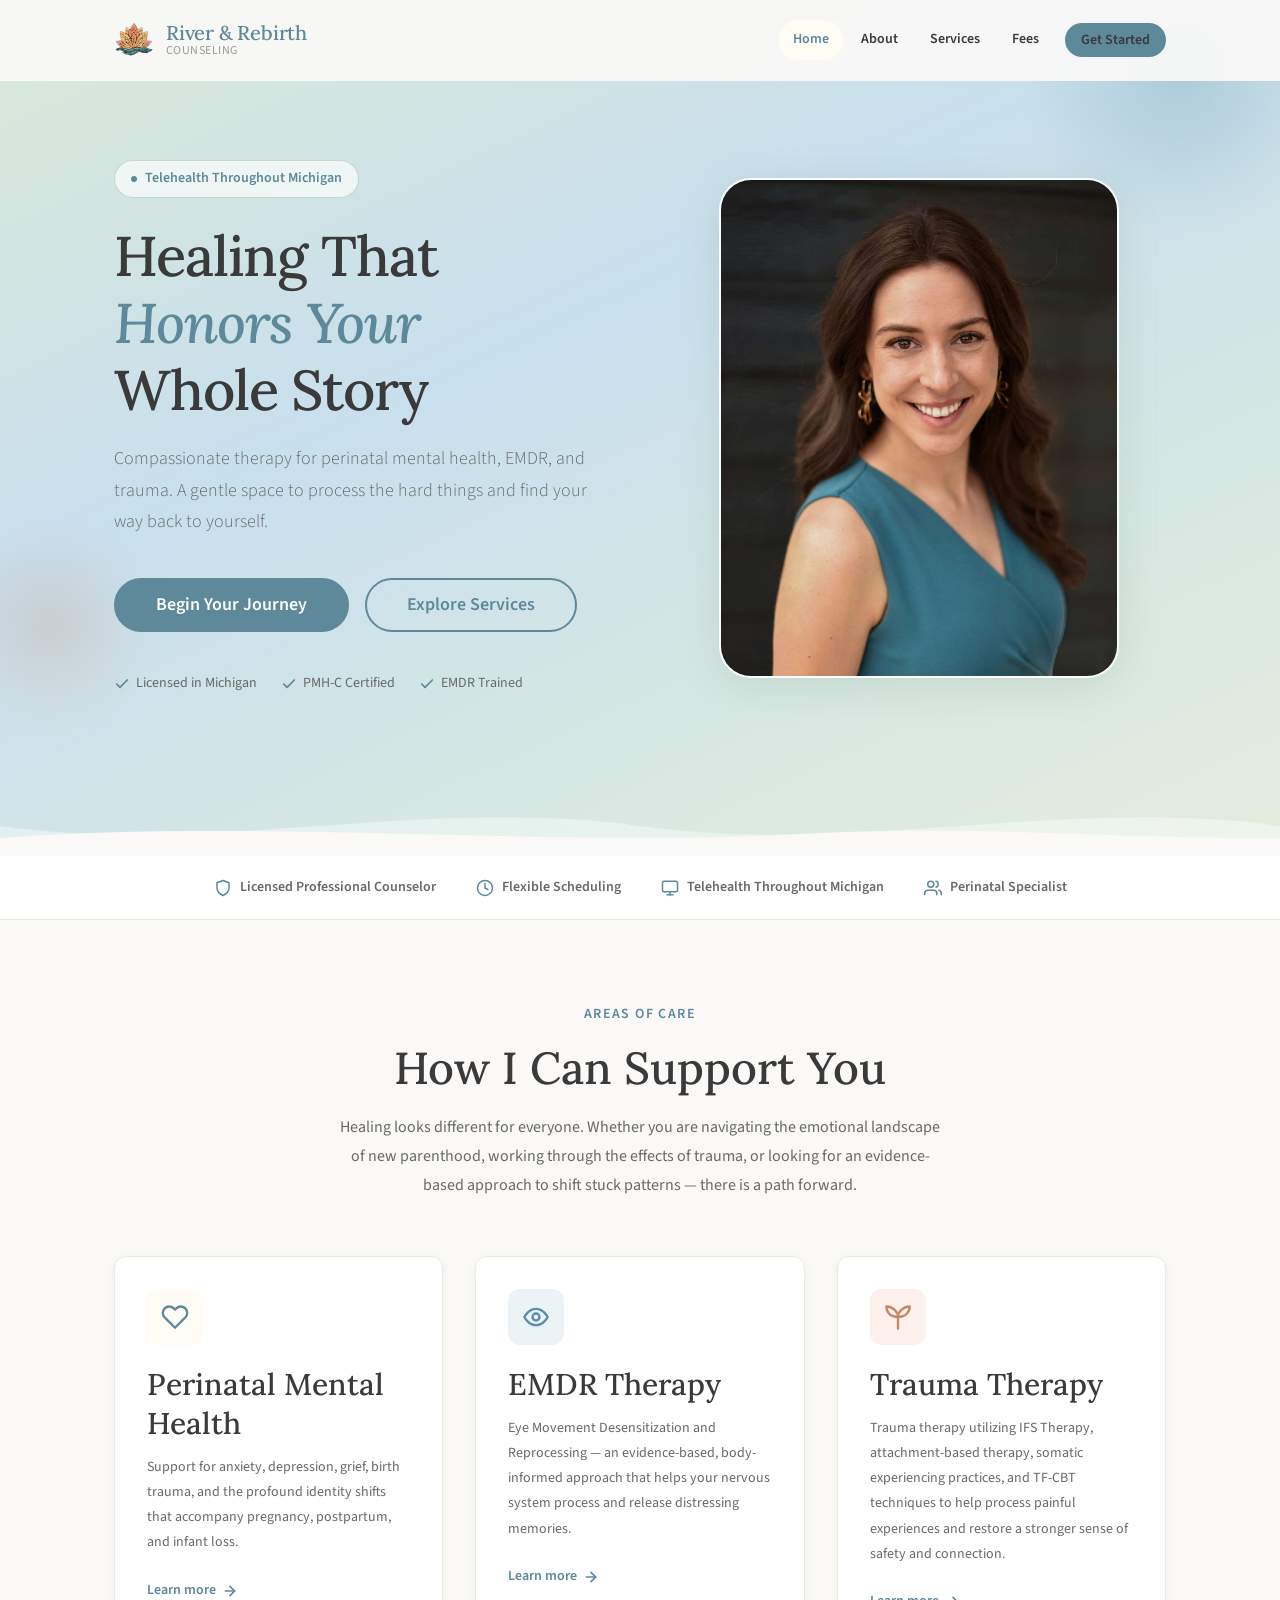
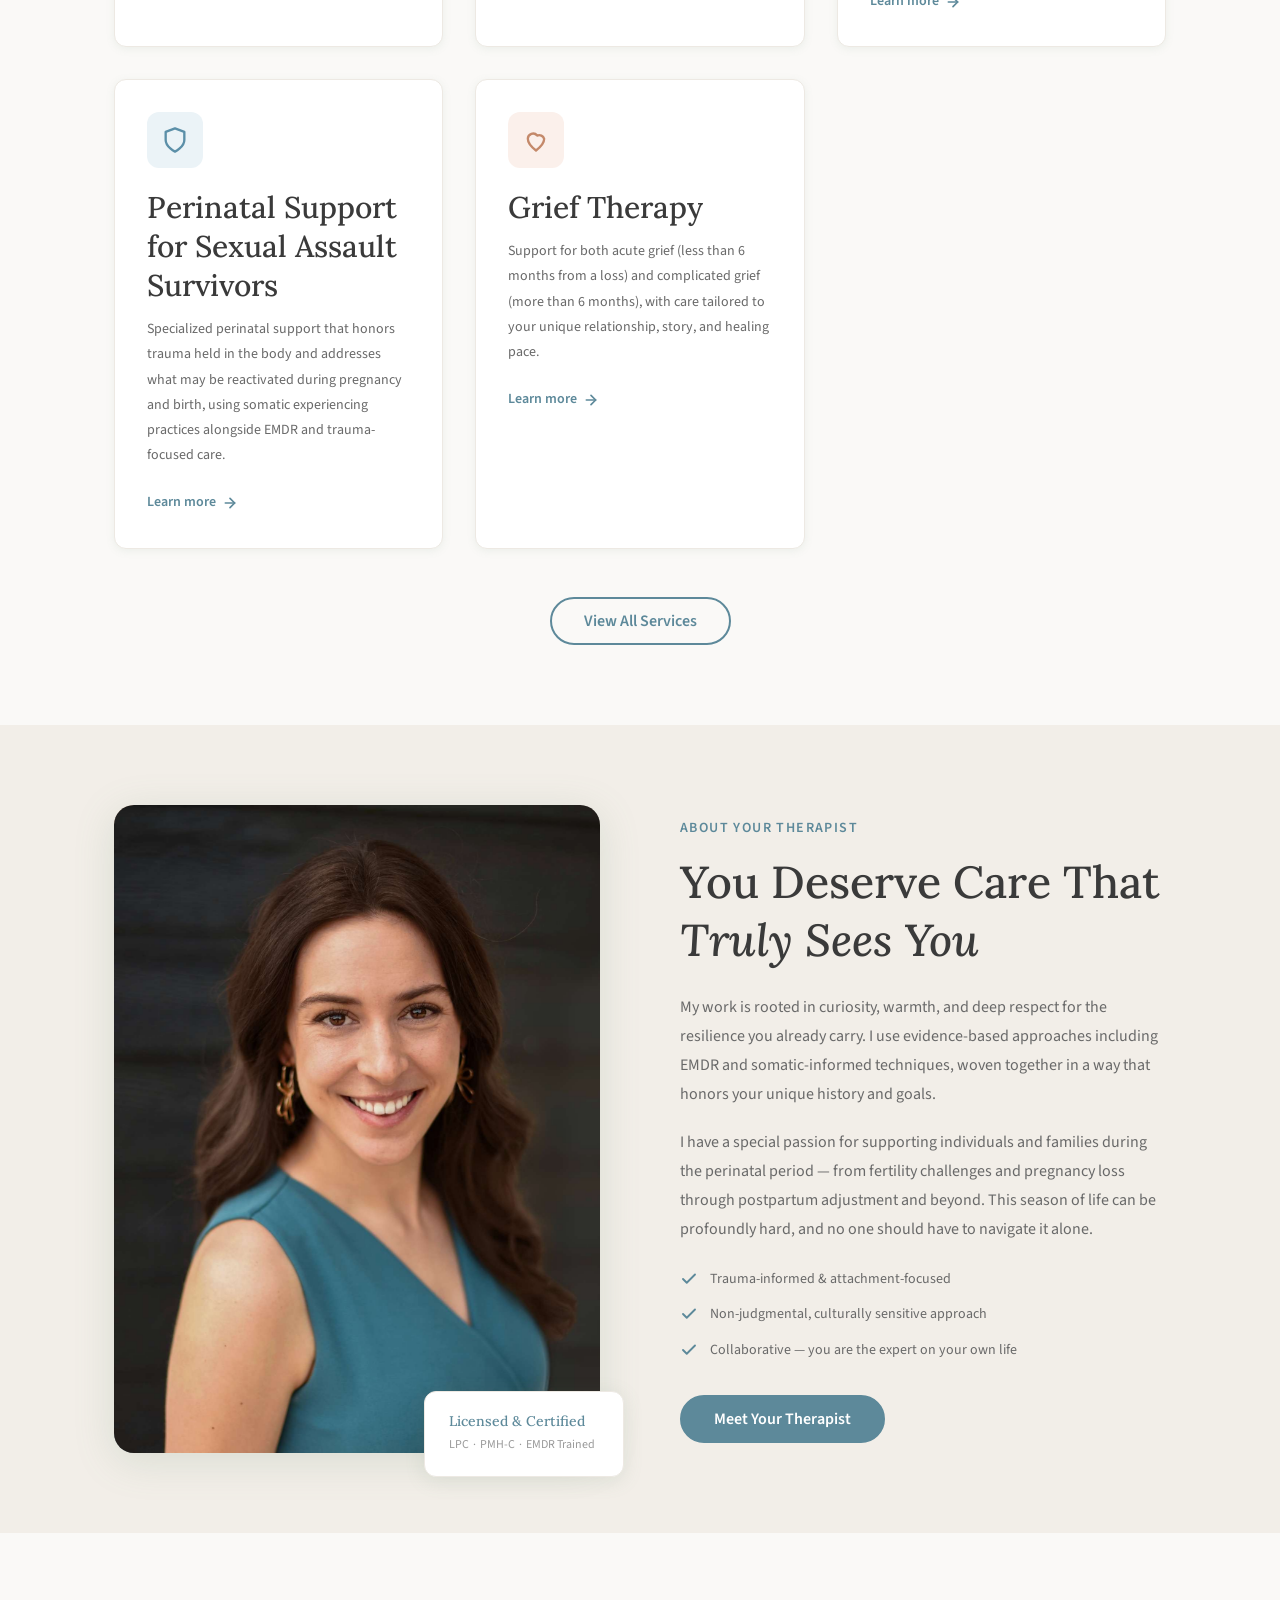
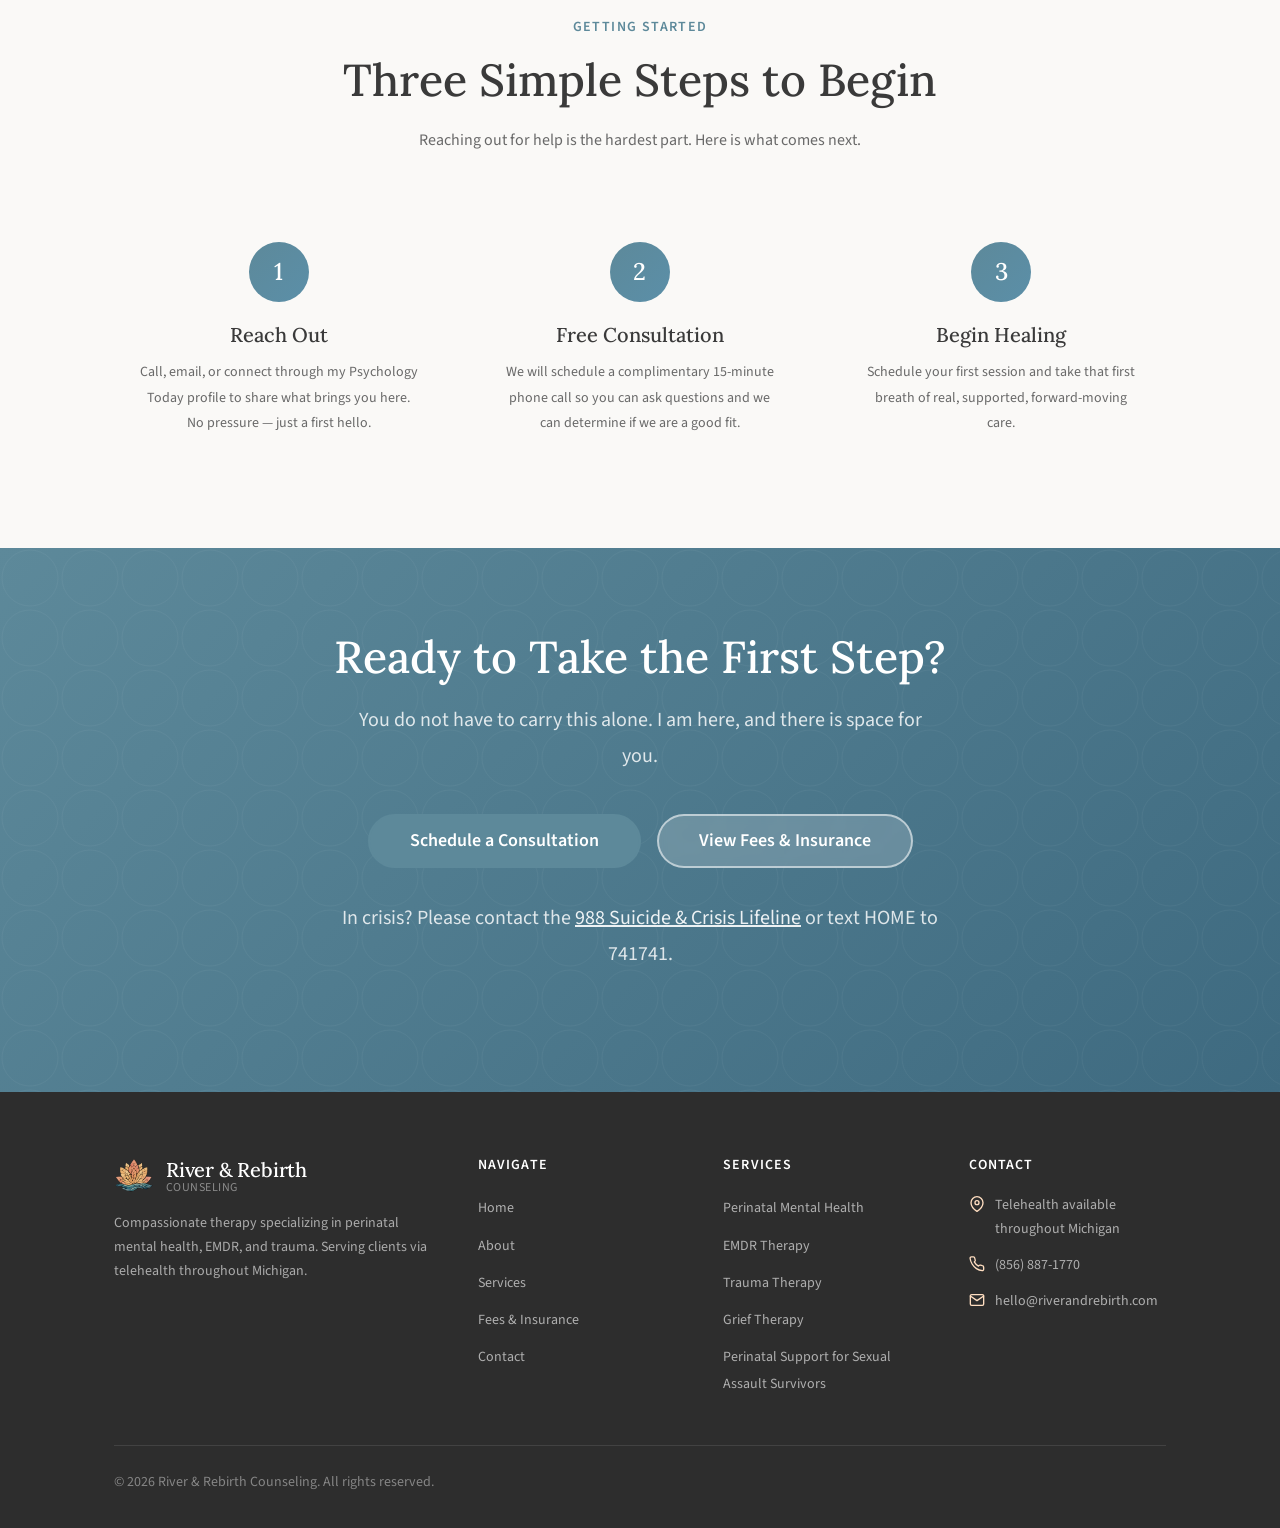
==== index.html @ 1a4ad96e "text updates" ====
<!DOCTYPE html>
<html lang="en">
<head>
  <meta charset="UTF-8">
  <meta name="viewport" content="width=device-width, initial-scale=1.0">
  <title>River &amp; Rebirth Counseling | Perinatal, EMDR &amp; Trauma Therapy in Fenton, MI</title>
  <meta name="description" content="River &amp; Rebirth Counseling offers compassionate telehealth counseling throughout Michigan">
  <meta name="theme-color" content="#6B8F71">

  <!-- Open Graph -->
  <meta property="og:title" content="River &amp; Rebirth Counseling">
  <meta property="og:description" content="Compassionate telehealth counseling throughout Michigan">
  <meta property="og:type" content="website">

  <!-- Favicon -->
  <link rel="icon" href="assets/images/logo.png" type="image/png">

  <!-- Fonts -->
  <link rel="preconnect" href="https://fonts.googleapis.com">
  <link rel="preconnect" href="https://fonts.gstatic.com" crossorigin>
  <link href="https://fonts.googleapis.com/css2?family=Lora:ital,wght@0,400;0,500;0,600;1,400;1,500&family=Source+Sans+Pro:wght@300;400;600;700&display=swap" rel="stylesheet">

  <!-- Styles -->
  <link rel="stylesheet" href="assets/css/styles.css">
</head>
<body>
  <a href="#main" class="skip-link">Skip to main content</a>

  <!-- ═══ HEADER ═══ -->
  <header class="site-header" role="banner">
    <div class="container">
      <a href="index.html" class="site-logo" aria-label="River &amp; Rebirth Counseling — Home">
        <img class="site-logo__icon" src="assets/images/logo.png" alt="" aria-hidden="true">
        <span class="site-logo__text">
          <span class="site-logo__name">River &amp; Rebirth</span>
          <span class="site-logo__tagline">Counseling</span>
        </span>
      </a>

      <nav class="site-nav" id="main-nav" role="navigation" aria-label="Main navigation">
        <a href="index.html">Home</a>
        <a href="about.html">About</a>
        <div class="nav-dropdown">
          <a href="services.html" class="nav-dropdown__toggle" aria-haspopup="true">Services</a>
          <div class="nav-dropdown__menu" role="menu" aria-label="Service pages">
            <a href="perinatal-mental-health.html" role="menuitem">Perinatal Mental Health</a>
            <a href="emdr-therapy.html" role="menuitem">EMDR Therapy</a>
            <a href="trauma-therapy.html" role="menuitem">Trauma Therapy</a>
            <a href="perinatal-support-sexual-assault-survivors.html" role="menuitem">Perinatal Support for Sexual Assault Survivors</a>
            <a href="grief-therapy.html" role="menuitem">Grief Therapy</a>
          </div>
        </div>
        <a href="fees-insurance.html">Fees</a>
        <a href="contact.html" class="btn btn--primary btn--sm">Get Started</a>
      </nav>

      <button class="nav-toggle" aria-expanded="false" aria-controls="main-nav" aria-label="Toggle navigation">
        <span></span><span></span><span></span>
      </button>
    </div>
  </header>

  <!-- ═══ MAIN ═══ -->
  <main id="main">

    <!-- Hero -->
    <section class="hero" aria-label="Welcome">
      <div class="hero__decoration hero__decoration--1" aria-hidden="true"></div>
      <div class="hero__decoration hero__decoration--2" aria-hidden="true"></div>

      <div class="container hero__content">
        <div class="hero__text">
          <div class="hero__badge">
            <span class="hero__badge-dot" aria-hidden="true"></span>
            Telehealth Throughout Michigan
          </div>

          <h1>Healing That<br><em>Honors Your</em><br>Whole Story</h1>

          <p class="hero__subtitle">
            Compassionate therapy for perinatal mental health, EMDR, and trauma.
            A gentle space to process the hard things and find your way back to yourself.
          </p>

          <div class="hero__cta">
            <a href="contact.html" class="btn btn--primary btn--lg">Begin Your Journey</a>
            <a href="services.html" class="btn btn--secondary btn--lg">Explore Services</a>
          </div>

          <div class="hero__trust">
            <span class="hero__trust-item">
              <!-- checkmark -->
              <svg viewBox="0 0 24 24" fill="none" stroke="currentColor" stroke-width="2.5" stroke-linecap="round" stroke-linejoin="round" aria-hidden="true"><polyline points="20 6 9 17 4 12"/></svg>
              Licensed in Michigan
            </span>
            <span class="hero__trust-item">
              <svg viewBox="0 0 24 24" fill="none" stroke="currentColor" stroke-width="2.5" stroke-linecap="round" stroke-linejoin="round" aria-hidden="true"><polyline points="20 6 9 17 4 12"/></svg>
              PMH-C Certified
            </span>
            <span class="hero__trust-item">
              <svg viewBox="0 0 24 24" fill="none" stroke="currentColor" stroke-width="2.5" stroke-linecap="round" stroke-linejoin="round" aria-hidden="true"><polyline points="20 6 9 17 4 12"/></svg>
              EMDR Trained
            </span>
          </div>
        </div>

        <div class="hero__visual" aria-hidden="true">
          <div class="hero__photo-frame">
            <img src="assets/images/headshot.jpg" alt="Therapist headshot for River &amp; Rebirth Counseling">
          </div>
        </div>
      </div>

      <div class="hero__waves" aria-hidden="true">
        <svg viewBox="0 0 1440 80" preserveAspectRatio="none" xmlns="http://www.w3.org/2000/svg">
          <path d="M0,50 C240,80 480,20 720,50 C960,80 1200,20 1440,50 L1440,80 L0,80 Z" fill="rgba(255,255,255,0.4)"/>
          <path d="M0,62 C300,42 600,72 900,58 C1100,48 1280,64 1440,62 L1440,80 L0,80 Z" fill="#FAF9F7"/>
        </svg>
      </div>
    </section>

    <!-- Trust bar -->
    <div class="trust-bar" role="complementary" aria-label="Credentials">
      <div class="container">
        <div class="trust-item">
          <!-- shield icon -->
          <svg viewBox="0 0 24 24" fill="none" stroke="currentColor" stroke-width="2" stroke-linecap="round" stroke-linejoin="round" aria-hidden="true"><path d="M12 22s8-4 8-10V5l-8-3-8 3v7c0 6 8 10 8 10z"/></svg>
          Licensed Professional Counselor
        </div>
        <div class="trust-item">
          <svg viewBox="0 0 24 24" fill="none" stroke="currentColor" stroke-width="2" stroke-linecap="round" stroke-linejoin="round" aria-hidden="true"><circle cx="12" cy="12" r="10"/><polyline points="12 6 12 12 16 14"/></svg>
          Flexible Scheduling
        </div>
        <div class="trust-item">
          <svg viewBox="0 0 24 24" fill="none" stroke="currentColor" stroke-width="2" stroke-linecap="round" stroke-linejoin="round" aria-hidden="true"><rect x="2" y="3" width="20" height="14" rx="2"/><line x1="8" y1="21" x2="16" y2="21"/><line x1="12" y1="17" x2="12" y2="21"/></svg>
          Telehealth Throughout Michigan
        </div>
        <div class="trust-item">
          <svg viewBox="0 0 24 24" fill="none" stroke="currentColor" stroke-width="2" stroke-linecap="round" stroke-linejoin="round" aria-hidden="true"><path d="M17 21v-2a4 4 0 0 0-4-4H5a4 4 0 0 0-4 4v2"/><circle cx="9" cy="7" r="4"/><path d="M23 21v-2a4 4 0 0 0-3-3.87"/><path d="M16 3.13a4 4 0 0 1 0 7.75"/></svg>
          Perinatal Specialist
        </div>
      </div>
    </div>

    <!-- Services Overview -->
    <section class="section" aria-labelledby="services-heading">
      <div class="container">
        <div class="section-header">
          <span class="section-tag">Areas of Care</span>
          <h2 id="services-heading">How I Can Support You</h2>
          <p>
            Healing looks different for everyone. Whether you are navigating the emotional landscape
            of new parenthood, working through the effects of trauma, or looking for an evidence-based
            approach to shift stuck patterns — there is a path forward.
          </p>
        </div>

        <div class="grid grid--3">
          <!-- Perinatal -->
          <article class="card">
            <div class="card__icon">
              <!-- heart icon -->
              <svg viewBox="0 0 24 24" fill="none" stroke="currentColor" stroke-width="2" stroke-linecap="round" stroke-linejoin="round" aria-hidden="true"><path d="M20.84 4.61a5.5 5.5 0 0 0-7.78 0L12 5.67l-1.06-1.06a5.5 5.5 0 0 0-7.78 7.78l1.06 1.06L12 21.23l7.78-7.78 1.06-1.06a5.5 5.5 0 0 0 0-7.78z"/></svg>
            </div>
            <h3>Perinatal Mental Health</h3>
            <p>
              Support for anxiety, depression, grief, birth trauma, and the profound
              identity shifts that accompany pregnancy, postpartum, and infant loss.
            </p>
            <a href="perinatal-mental-health.html" class="card-link">
              Learn more
              <svg viewBox="0 0 24 24" fill="none" stroke="currentColor" stroke-width="2.5" stroke-linecap="round" stroke-linejoin="round" aria-hidden="true"><line x1="5" y1="12" x2="19" y2="12"/><polyline points="12 5 19 12 12 19"/></svg>
            </a>
          </article>

          <!-- EMDR -->
          <article class="card">
            <div class="card__icon card__icon--secondary">
              <!-- brain / eye icon -->
              <svg viewBox="0 0 24 24" fill="none" stroke="currentColor" stroke-width="2" stroke-linecap="round" stroke-linejoin="round" aria-hidden="true"><circle cx="12" cy="12" r="3"/><path d="M2 12s3.6-7 10-7 10 7 10 7-3.6 7-10 7-10-7-10-7z"/></svg>
            </div>
            <h3>EMDR Therapy</h3>
            <p>
              Eye Movement Desensitization and Reprocessing — an evidence-based, body-informed
              approach that helps your nervous system process and release distressing memories.
            </p>
            <a href="emdr-therapy.html" class="card-link">
              Learn more
              <svg viewBox="0 0 24 24" fill="none" stroke="currentColor" stroke-width="2.5" stroke-linecap="round" stroke-linejoin="round" aria-hidden="true"><line x1="5" y1="12" x2="19" y2="12"/><polyline points="12 5 19 12 12 19"/></svg>
            </a>
          </article>

          <!-- Trauma -->
          <article class="card">
            <div class="card__icon card__icon--accent">
              <!-- seedling / leaf icon -->
              <svg viewBox="0 0 24 24" fill="none" stroke="currentColor" stroke-width="2" stroke-linecap="round" stroke-linejoin="round" aria-hidden="true"><path d="M12 22V12"/><path d="M12 12C12 7 7 3 2 3c0 5 3.5 9 10 9z"/><path d="M12 12c0-5 5-9 10-9 0 5-3.5 9-10 9z"/></svg>
            </div>
            <h3>Trauma Therapy</h3>
            <p>
              Trauma therapy utilizing IFS Therapy, attachment-based therapy, somatic experiencing
              practices, and TF-CBT techniques to help process painful experiences and restore a
              stronger sense of safety and connection.
            </p>
            <a href="trauma-therapy.html" class="card-link">
              Learn more
              <svg viewBox="0 0 24 24" fill="none" stroke="currentColor" stroke-width="2.5" stroke-linecap="round" stroke-linejoin="round" aria-hidden="true"><line x1="5" y1="12" x2="19" y2="12"/><polyline points="12 5 19 12 12 19"/></svg>
            </a>
          </article>

          <!-- Perinatal Support for Sexual Assault Survivors -->
          <article class="card">
            <div class="card__icon card__icon--secondary">
              <svg viewBox="0 0 24 24" fill="none" stroke="currentColor" stroke-width="2" stroke-linecap="round" stroke-linejoin="round" aria-hidden="true"><path d="M12 22s8-4 8-10V5l-8-3-8 3v7c0 6 8 10 8 10z"/></svg>
            </div>
            <h3>Perinatal Support for Sexual Assault Survivors</h3>
            <p>
              Specialized perinatal support that honors trauma held in the body and addresses what may be
              reactivated during pregnancy and birth, using somatic experiencing practices alongside EMDR
              and trauma-focused care.
            </p>
            <a href="perinatal-support-sexual-assault-survivors.html" class="card-link">
              Learn more
              <svg viewBox="0 0 24 24" fill="none" stroke="currentColor" stroke-width="2.5" stroke-linecap="round" stroke-linejoin="round" aria-hidden="true"><line x1="5" y1="12" x2="19" y2="12"/><polyline points="12 5 19 12 12 19"/></svg>
            </a>
          </article>

          <!-- Grief Therapy -->
          <article class="card">
            <div class="card__icon card__icon--accent">
              <svg viewBox="0 0 24 24" fill="none" stroke="currentColor" stroke-width="2" stroke-linecap="round" stroke-linejoin="round" aria-hidden="true"><path d="M12 21c-4.4-3.3-7-6.6-7-10a4.5 4.5 0 0 1 8-2.8A4.5 4.5 0 0 1 19 11c0 3.4-2.6 6.7-7 10z"/></svg>
            </div>
            <h3>Grief Therapy</h3>
            <p>
              Support for both acute grief (less than 6 months from a loss) and complicated grief
              (more than 6 months), with care tailored to your unique relationship, story, and healing pace.
            </p>
            <a href="grief-therapy.html" class="card-link">
              Learn more
              <svg viewBox="0 0 24 24" fill="none" stroke="currentColor" stroke-width="2.5" stroke-linecap="round" stroke-linejoin="round" aria-hidden="true"><line x1="5" y1="12" x2="19" y2="12"/><polyline points="12 5 19 12 12 19"/></svg>
            </a>
          </article>
        </div>

        <div class="text-center mt-6">
          <a href="services.html" class="btn btn--secondary">View All Services</a>
        </div>
      </div>
    </section>

    <!-- About Teaser -->
    <section class="section section--alt" aria-labelledby="about-heading">
      <div class="container">
        <div class="about-grid">
          <div class="about-visual">
            <div class="about-photo">
              <img src="assets/images/headshot.jpg" alt="Therapist headshot for River &amp; Rebirth Counseling">
            </div>
            <div class="about-credentials" aria-hidden="true">
              <h4>Licensed &amp; Certified</h4>
              <p>LPC &nbsp;·&nbsp; PMH-C &nbsp;·&nbsp; EMDR Trained</p>
            </div>
          </div>

          <div class="about-content">
            <span class="section-tag">About Your Therapist</span>
            <h2 id="about-heading">You Deserve Care That <em>Truly Sees You</em></h2>
            <p>
              My work is rooted in curiosity, warmth, and deep respect for the resilience you already
              carry. I use evidence-based approaches including EMDR and somatic-informed techniques,
              woven together in a way that honors your unique history and goals.
            </p>
            <p>
              I have a special passion for supporting individuals and families during the perinatal
              period — from fertility challenges and pregnancy loss through postpartum adjustment
              and beyond. This season of life can be profoundly hard, and no one should have to
              navigate it alone.
            </p>

            <ul class="about-values">
              <li class="about-value">
                <svg viewBox="0 0 24 24" fill="none" stroke="currentColor" stroke-width="2.5" stroke-linecap="round" stroke-linejoin="round" aria-hidden="true"><polyline points="20 6 9 17 4 12"/></svg>
                Trauma-informed &amp; attachment-focused
              </li>
              <li class="about-value">
                <svg viewBox="0 0 24 24" fill="none" stroke="currentColor" stroke-width="2.5" stroke-linecap="round" stroke-linejoin="round" aria-hidden="true"><polyline points="20 6 9 17 4 12"/></svg>
                Non-judgmental, culturally sensitive approach
              </li>
              <li class="about-value">
                <svg viewBox="0 0 24 24" fill="none" stroke="currentColor" stroke-width="2.5" stroke-linecap="round" stroke-linejoin="round" aria-hidden="true"><polyline points="20 6 9 17 4 12"/></svg>
                Collaborative — you are the expert on your own life
              </li>
            </ul>

            <a href="about.html" class="btn btn--primary">Meet Your Therapist</a>
          </div>
        </div>
      </div>
    </section>


    <!-- How It Works -->
    <section class="section" aria-labelledby="steps-heading">
      <div class="container">
        <div class="section-header">
          <span class="section-tag">Getting Started</span>
          <h2 id="steps-heading">Three Simple Steps to Begin</h2>
          <p>Reaching out for help is the hardest part. Here is what comes next.</p>
        </div>

        <div class="steps">
          <div class="step">
            <div class="step__number" aria-hidden="true">1</div>
            <h3>Reach Out</h3>
            <p>
              Call, email, or connect through my Psychology Today profile to share what
              brings you here. No pressure — just a first hello.
            </p>
          </div>
          <div class="step">
            <div class="step__number" aria-hidden="true">2</div>
            <h3>Free Consultation</h3>
            <p>
              We will schedule a complimentary 15-minute phone call so you can ask questions
              and we can determine if we are a good fit.
            </p>
          </div>
          <div class="step">
            <div class="step__number" aria-hidden="true">3</div>
            <h3>Begin Healing</h3>
            <p>
              Schedule your first session and take that first breath of real, supported,
              forward-moving care.
            </p>
          </div>
        </div>
      </div>
    </section>

    <!-- CTA -->
    <section class="cta-section" aria-labelledby="cta-heading">
      <div class="container">
        <h2 id="cta-heading">Ready to Take the First Step?</h2>
        <p>
          You do not have to carry this alone. I am here, and there is space for you.
        </p>
        <div class="btn-group">
          <a href="contact.html" class="btn btn--primary btn--lg">Schedule a Consultation</a>
          <a href="fees-insurance.html" class="btn btn--ghost btn--lg">View Fees &amp; Insurance</a>
        </div>
        <p class="crisis-note">
          In crisis? Please contact the
          <a href="https://988lifeline.org" target="_blank" rel="noopener noreferrer">988 Suicide &amp; Crisis Lifeline</a>
          or text HOME to 741741.
        </p>
      </div>
    </section>

  </main>

  <!-- ═══ FOOTER ═══ -->
  <footer class="site-footer" role="contentinfo">
    <div class="container">
      <div class="footer-grid">
        <div class="footer-brand">
          <a href="index.html" class="site-logo">
            <img class="site-logo__icon" src="assets/images/logo.png" alt="" aria-hidden="true">
            <span class="site-logo__text">
              <span class="site-logo__name">River &amp; Rebirth</span>
              <span class="site-logo__tagline">Counseling</span>
            </span>
          </a>
          <p>
            Compassionate therapy specializing in perinatal mental health,
            EMDR, and trauma. Serving clients via telehealth throughout Michigan.
          </p>
        </div>

        <div class="footer-col">
          <h4>Navigate</h4>
          <ul>
            <li><a href="index.html">Home</a></li>
            <li><a href="about.html">About</a></li>
            <li><a href="services.html">Services</a></li>
            <li><a href="fees-insurance.html">Fees &amp; Insurance</a></li>
            <li><a href="contact.html">Contact</a></li>
          </ul>
        </div>

        <div class="footer-col">
          <h4>Services</h4>
          <ul>
            <li><a href="perinatal-mental-health.html">Perinatal Mental Health</a></li>
            <li><a href="emdr-therapy.html">EMDR Therapy</a></li>
            <li><a href="trauma-therapy.html">Trauma Therapy</a></li>
            <li><a href="grief-therapy.html">Grief Therapy</a></li>
            <li><a href="perinatal-support-sexual-assault-survivors.html">Perinatal Support for Sexual Assault Survivors</a></li>
          </ul>
        </div>

        <div class="footer-col">
          <h4>Contact</h4>
          <div class="footer-contact-item">
            <svg viewBox="0 0 24 24" fill="none" stroke="currentColor" stroke-width="2" stroke-linecap="round" stroke-linejoin="round" aria-hidden="true"><path d="M21 10c0 7-9 13-9 13s-9-6-9-13a9 9 0 0 1 18 0z"/><circle cx="12" cy="10" r="3"/></svg>
            <span>Telehealth available throughout Michigan</span>
          </div>
          <div class="footer-contact-item">
            <svg viewBox="0 0 24 24" fill="none" stroke="currentColor" stroke-width="2" stroke-linecap="round" stroke-linejoin="round" aria-hidden="true"><path d="M22 16.92v3a2 2 0 0 1-2.18 2 19.79 19.79 0 0 1-8.63-3.07A19.5 19.5 0 0 1 4.69 12a19.79 19.79 0 0 1-3.07-8.67A2 2 0 0 1 3.6 1.27h3a2 2 0 0 1 2 1.72c.127.96.361 1.903.7 2.81a2 2 0 0 1-.45 2.11L7.91 8.8a16 16 0 0 0 6.29 6.29l.86-.86a2 2 0 0 1 2.11-.45c.907.339 1.85.573 2.81.7A2 2 0 0 1 21.73 16.92z"/></svg>
            <a href="tel:+18568871770">(856) 887-1770</a>
          </div>
          <div class="footer-contact-item">
            <svg viewBox="0 0 24 24" fill="none" stroke="currentColor" stroke-width="2" stroke-linecap="round" stroke-linejoin="round" aria-hidden="true"><path d="M4 4h16c1.1 0 2 .9 2 2v12c0 1.1-.9 2-2 2H4c-1.1 0-2-.9-2-2V6c0-1.1.9-2 2-2z"/><polyline points="22,6 12,13 2,6"/></svg>
            <a href="mailto:hello@riverandrebirth.com">hello@riverandrebirth.com</a>
          </div>
        </div>
      </div>

      <div class="footer-bottom">
        <p>&copy; <span id="year"></span> River &amp; Rebirth Counseling. All rights reserved.</p>
      </div>
    </div>
  </footer>

  <script>
    document.getElementById('year').textContent = new Date().getFullYear();
  </script>
  <script src="assets/js/script.js"></script>
</body>
</html>
---- assets/css/styles.css ----
/* ============================================
   River & Rebirth Counseling
   Main Stylesheet
   ============================================ */

/* === CUSTOM PROPERTIES === */
:root {
  /* Color palette */
  --clr-primary: #5D899A;
  --clr-primary-dark: #5D899A;
  --clr-primary-light: #FFDEC1;
  --clr-primary-bg: #FFFBF5;
  --clr-secondary: #5B8FA8;
  --clr-secondary-dark: #3E6A80;
  --clr-secondary-bg: #EBF3F7;
  --clr-accent: #C4896A;
  --clr-accent-dark: #FDB690;
  --clr-accent-bg: #FBF0EB;
  --clr-bg: #FAF9F7;
  --clr-bg-alt: #F2EEE8;
  --clr-text: #3A3A3A;
  --clr-text-light: #696969;
  --clr-text-muted: #9A9A9A;
  --clr-white: #FFFFFF;
  --clr-border: #3E6A80;
  --clr-border-light: #EDE9E3;

  /* Shadows */
  --shadow-sm: 0 2px 8px rgba(107, 143, 113, 0.10);
  --shadow-md: 0 4px 20px rgba(107, 143, 113, 0.14);
  --shadow-lg: 0 8px 40px rgba(107, 143, 113, 0.18);
  --shadow-hover: 0 12px 48px rgba(107, 143, 113, 0.22);

  /* Typography */
  --ff-heading: 'Lora', Georgia, 'Times New Roman', serif;
  --ff-body: 'Source Sans Pro', 'Segoe UI', system-ui, Helvetica, Arial, sans-serif;

  /* Font sizes */
  --fs-xs: 0.75rem;
  --fs-sm: 0.875rem;
  --fs-base: 1rem;
  --fs-md: 1.125rem;
  --fs-lg: 1.25rem;
  --fs-xl: 1.5rem;
  --fs-2xl: 1.875rem;
  --fs-3xl: 2.25rem;
  --fs-4xl: 3rem;
  --fs-5xl: 3.75rem;

  /* Font weights */
  --fw-light: 300;
  --fw-normal: 400;
  --fw-medium: 500;
  --fw-semibold: 600;
  --fw-bold: 700;

  /* Layout */
  --max-width: 1100px;
  --max-width-narrow: 760px;
  --container-padding: 1.5rem;
  --header-height: 80px;

  /* Border radius */
  --radius-sm: 6px;
  --radius: 12px;
  --radius-lg: 20px;
  --radius-xl: 32px;
  --radius-full: 9999px;

  /* Transitions */
  --transition: 0.3s ease;
  --transition-slow: 0.6s ease;
  --nav-dropdown-offset: 0.3rem;
  --nav-dropdown-hover-bridge: calc(var(--nav-dropdown-offset) + 0.55rem);
  --nav-dropdown-fade-duration: 0.25s;
  --nav-dropdown-motion-duration: 0.35s;

    /* Header */
    --header-height: 80px;
}

/* === RESET === */
*, *::before, *::after {
  box-sizing: border-box;
  margin: 0;
  padding: 0;
}

html {
  scroll-behavior: smooth;
}

body {
  font-family: var(--ff-body);
  font-size: var(--fs-base);
  color: var(--clr-text);
  background-color: var(--clr-bg);
  line-height: 1.7;
  -webkit-font-smoothing: antialiased;
  -moz-osx-font-smoothing: grayscale;
}

img {
  max-width: 100%;
  height: auto;
  display: block;
}

a {
  color: var(--clr-secondary);
  text-decoration: none;
  transition: color var(--transition);
}

a:hover {
  color: var(--clr-secondary-dark);
}

ul, ol {
  list-style: none;
}

button {
  cursor: pointer;
  font-family: inherit;
  border: none;
  background: none;
}

input, textarea, select {
  font-family: inherit;
  font-size: inherit;
}

/* === TYPOGRAPHY === */

h1, h2, h3, h4, h5, h6 {
  font-family: var(--ff-heading);
  font-weight: var(--fw-medium);
  line-height: 1.3;
  color: var(--clr-text);
}

h1 { font-size: clamp(var(--fs-3xl), 5vw, var(--fs-5xl)); }
h2 { font-size: clamp(var(--fs-2xl), 3.5vw, var(--fs-4xl)); }
h3 { font-size: clamp(var(--fs-xl), 2.5vw, var(--fs-2xl)); }
h4 { font-size: var(--fs-lg); }
h5 { font-size: var(--fs-md); }

p {
  margin-bottom: 1.25rem;
  color: var(--clr-text-light);
  line-height: 1.8;
}

p:last-child {
  margin-bottom: 0;
}

.lead {
  font-size: var(--fs-md);
  line-height: 1.75;
  color: var(--clr-text-light);
  font-weight: var(--fw-light);
}

.text-primary  { color: var(--clr-primary); }
.text-secondary { color: var(--clr-secondary); }
.text-accent   { color: var(--clr-accent); }
.text-muted    { color: var(--clr-text-muted); }

/* === LAYOUT === */

.container {
  width: 100%;
  max-width: var(--max-width);
  margin-inline: auto;
  padding-inline: var(--container-padding);
}

.container--narrow {
  max-width: var(--max-width-narrow);
}

.section {
  padding-block: 5rem;
}

.section--alt      { background-color: var(--clr-bg-alt); }
.section--primary  { background-color: var(--clr-primary-bg); }
.section--secondary{ background-color: var(--clr-secondary-bg); }

.grid { display: grid; gap: 2rem; }
.grid--2 { grid-template-columns: repeat(auto-fit, minmax(min(100%, 340px), 1fr)); }
.grid--3 { grid-template-columns: repeat(auto-fit, minmax(min(100%, 280px), 1fr)); }

.text-center { text-align: center; }

/* === SECTION HEADERS === */

.section-header {
  text-align: center;
  margin-bottom: 3.5rem;
}

.section-tag {
  display: inline-block;
  font-size: var(--fs-sm);
  font-weight: var(--fw-semibold);
  letter-spacing: 0.1em;
  text-transform: uppercase;
  color: var(--clr-primary);
  margin-bottom: 0.75rem;
}

.section-header h2 {
  margin-bottom: 1rem;
}

.section-header p {
  max-width: 600px;
  margin-inline: auto;
}

/* === BUTTONS === */

.btn {
  display: inline-flex;
  align-items: center;
  gap: 0.5rem;
  padding: 0.875rem 2rem;
  border-radius: var(--radius-full);
  font-family: var(--ff-body);
  font-size: var(--fs-base);
  font-weight: var(--fw-semibold);
  line-height: 1;
  text-decoration: none;
  cursor: pointer;
  border: 2px solid transparent;
  transition: all var(--transition);
  white-space: nowrap;
}

.btn--primary {
  background-color: var(--clr-primary);
  color: var(--clr-white);
  border-color: var(--clr-primary);
}

.btn--primary:hover {
  background-color: var(--clr-primary-dark);
  border-color: var(--clr-primary-dark);
  color: var(--clr-white);
  transform: translateY(-2px);
  box-shadow: var(--shadow-md);
}

.btn--secondary {
  background-color: transparent;
  color: var(--clr-primary);
  border-color: var(--clr-primary);
}

.btn--secondary:hover {
  background-color: var(--clr-primary);
  color: var(--clr-white);
  transform: translateY(-2px);
}

.btn--ghost {
  background-color: rgba(255, 255, 255, 0.18);
  color: var(--clr-white);
  border-color: rgba(255, 255, 255, 0.55);
  backdrop-filter: blur(4px);
}

.btn--ghost:hover {
  background-color: rgba(255, 255, 255, 0.32);
  color: var(--clr-white);
  transform: translateY(-2px);
}

.btn--lg {
  padding: 1rem 2.5rem;
  font-size: var(--fs-md);
}

.btn--sm {
  padding: 0.625rem 1.25rem;
  font-size: var(--fs-sm);
}

/* === CARDS === */

.card {
  background: var(--clr-white);
  border-radius: var(--radius);
  padding: 2rem;
  border: 1px solid var(--clr-border-light);
  box-shadow: var(--shadow-sm);
  transition: transform var(--transition), box-shadow var(--transition);
}

.card:hover {
  transform: translateY(-4px);
  box-shadow: var(--shadow-hover);
}

.card__icon {
  width: 56px;
  height: 56px;
  border-radius: var(--radius);
  display: flex;
  align-items: center;
  justify-content: center;
  margin-bottom: 1.25rem;
  background-color: var(--clr-primary-bg);
}

.card__icon svg {
  width: 28px;
  height: 28px;
  color: var(--clr-primary);
}

.card__icon--secondary  { background-color: var(--clr-secondary-bg); }
.card__icon--secondary svg { color: var(--clr-secondary); }
.card__icon--accent     { background-color: var(--clr-accent-bg); }
.card__icon--accent svg { color: var(--clr-accent); }

.card h3 { margin-bottom: 0.75rem; }

.card p {
  margin-bottom: 1.25rem;
  font-size: var(--fs-sm);
}

.card-link {
  font-size: var(--fs-sm);
  font-weight: var(--fw-semibold);
  color: var(--clr-primary);
  display: inline-flex;
  align-items: center;
  gap: 0.375rem;
  transition: gap var(--transition);
}

.card-link:hover {
  gap: 0.625rem;
  color: var(--clr-primary-dark);
}

.card-link svg {
  width: 16px;
  height: 16px;
}

/* === HEADER & NAVIGATION === */

.site-header {
  position: fixed;
  top: 0;
  left: 0;
  right: 0;
  z-index: 100;
  background-color: rgba(250, 249, 247, 0.92);
  backdrop-filter: blur(12px);
  -webkit-backdrop-filter: blur(12px);
  border-bottom: 1px solid transparent;
  transition: border-color var(--transition), box-shadow var(--transition);
}

.site-header.scrolled {
  border-bottom-color: var(--clr-border);
  box-shadow: var(--shadow-sm);
}

.site-header .container {
  display: flex;
  align-items: center;
  justify-content: space-between;
  height: 80px;
  gap: 2rem;
}

.site-logo {
  display: flex;
  align-items: center;
  gap: 0.75rem;
  text-decoration: none;
  flex-shrink: 0;
}

.site-logo__icon {
  width: 40px;
  height: 40px;
  flex-shrink: 0;
}

.site-logo__text {
  display: flex;
  flex-direction: column;
  line-height: 1.1;
}

.site-logo__name {
  font-family: var(--ff-heading);
  font-size: var(--fs-lg);
  font-weight: var(--fw-medium);
  color: var(--clr-primary-dark);
  letter-spacing: -0.01em;
}

.site-logo__tagline {
  font-size: var(--fs-xs);
  color: var(--clr-text-muted);
  font-weight: var(--fw-normal);
  letter-spacing: 0.04em;
  text-transform: uppercase;
}

.site-nav {
  display: flex;
  align-items: center;
  gap: 0.25rem;
}

.site-nav a {
  font-size: var(--fs-sm);
  font-weight: var(--fw-semibold);
  color: var(--clr-text);
  padding: 0.5rem 0.875rem;
  border-radius: var(--radius-full);
  transition: all var(--transition);
  white-space: nowrap;
}

.site-nav a:hover,
.site-nav a.active {
  color: var(--clr-primary-dark);
  background-color: var(--clr-primary-bg);
}

.site-nav .btn {
  margin-left: 0.5rem;
}

.nav-dropdown {
  position: relative;
}

.nav-dropdown::after {
  content: "";
  position: absolute;
  top: 100%;
  left: 0;
  width: max(100%, 20rem);
  height: var(--nav-dropdown-hover-bridge);
}

.nav-dropdown__toggle {
  display: inline-flex;
  align-items: center;
}

.nav-dropdown__menu {
  position: absolute;
  top: calc(100% + var(--nav-dropdown-offset));
  left: 0;
  display: flex;
  flex-direction: column;
  gap: 0.2rem;
  min-width: 20rem;
  padding: 0.625rem;
  border: 1px solid var(--clr-border-light);
  border-radius: var(--radius);
  background: linear-gradient(180deg, #FFFFFF 0%, #FAF9F7 100%);
  box-shadow: 0 12px 34px rgba(93, 137, 154, 0.16), 0 2px 10px rgba(93, 137, 154, 0.1);
  backdrop-filter: blur(10px);
  -webkit-backdrop-filter: blur(10px);
  opacity: 0;
  visibility: hidden;
  pointer-events: none;
  transform: translateY(0.45rem) scale(0.98);
  transform-origin: top left;
  transition: opacity var(--nav-dropdown-fade-duration) ease, transform var(--nav-dropdown-motion-duration) cubic-bezier(0.22, 1, 0.36, 1), visibility 0s linear var(--nav-dropdown-fade-duration);
  z-index: 110;
}

.nav-dropdown:hover .nav-dropdown__menu,
.nav-dropdown:focus-within .nav-dropdown__menu {
  opacity: 1;
  visibility: visible;
  pointer-events: auto;
  transform: translateY(0) scale(1);
  transition: opacity var(--nav-dropdown-fade-duration) ease, transform var(--nav-dropdown-motion-duration) cubic-bezier(0.22, 1, 0.36, 1), visibility 0s linear 0s;
}

.nav-dropdown__menu a {
  padding: 0.6rem 0.75rem;
  border-radius: var(--radius-sm);
  white-space: normal;
  line-height: 1.4;
  font-weight: var(--fw-normal);
  transition: transform var(--transition), background-color var(--transition), color var(--transition);
}

.nav-dropdown__menu a:hover,
.nav-dropdown__menu a:focus-visible {
  transform: translateX(2px);
}

.nav-toggle {
  display: none;
  flex-direction: column;
  justify-content: center;
  align-items: center;
  width: 44px;
  height: 44px;
  gap: 6px;
  cursor: pointer;
  padding: 8px;
  border-radius: var(--radius-sm);
  transition: background-color var(--transition);
}

.nav-toggle:hover {
  background-color: var(--clr-primary-bg);
}

.nav-toggle span {
  display: block;
  width: 22px;
  height: 2px;
  background-color: var(--clr-text);
  border-radius: 2px;
  transition: all var(--transition);
  transform-origin: center;
}

.nav-toggle.active span:nth-child(1) {
  transform: translateY(8px) rotate(45deg);
}

.nav-toggle.active span:nth-child(2) {
  opacity: 0;
  transform: scaleX(0);
}

.nav-toggle.active span:nth-child(3) {
  transform: translateY(-8px) rotate(-45deg);
}

/* === HERO === */

.hero {
  padding-top: var(--header-height);
  position: relative;
  overflow: hidden;
  background: linear-gradient(155deg, #DAEAD8 0%, #C8DFED 40%, #D6E8E3 72%, #E5ECDF 100%);
  min-height: 92vh;
  display: flex;
  flex-direction: column;
}

.hero__content {
  display: grid;
  grid-template-columns: 1fr 1fr;
  gap: 4rem;
  align-items: center;
  padding-top: 5rem;
  padding-bottom: 5rem;
  flex: 1;
  position: relative;
  z-index: 1;
}

.hero__badge {
  display: inline-flex;
  align-items: center;
  gap: 0.5rem;
  background-color: rgba(255, 255, 255, 0.65);
  border: 1px solid rgba(107, 143, 113, 0.3);
  border-radius: var(--radius-full);
  padding: 0.375rem 1rem;
  font-size: var(--fs-sm);
  font-weight: var(--fw-semibold);
  color: var(--clr-primary-dark);
  margin-bottom: 1.5rem;
  backdrop-filter: blur(8px);
}

.hero__badge-dot {
  width: 6px;
  height: 6px;
  background-color: var(--clr-primary);
  border-radius: 50%;
}

.hero h1 {
  font-size: clamp(2.25rem, 4.5vw, 3.5rem);
  font-weight: var(--fw-medium);
  color: var(--clr-text);
  margin-bottom: 1.25rem;
  letter-spacing: -0.02em;
  line-height: 1.2;
}

.hero h1 em {
  font-style: italic;
  color: var(--clr-primary-dark);
}

.hero__subtitle {
  font-size: var(--fs-md);
  color: var(--clr-text-light);
  margin-bottom: 2.5rem;
  font-weight: var(--fw-light);
  line-height: 1.75;
  max-width: 480px;
}

.hero__cta {
  display: flex;
  flex-wrap: wrap;
  gap: 1rem;
  align-items: center;
  margin-bottom: 2.5rem;
}

.hero__trust {
  display: flex;
  align-items: center;
  gap: 1.5rem;
  flex-wrap: wrap;
}

.hero__trust-item {
  display: flex;
  align-items: center;
  gap: 0.375rem;
  font-size: var(--fs-sm);
  color: var(--clr-text-light);
}

.hero__trust-item svg {
  width: 16px;
  height: 16px;
  color: var(--clr-primary);
  flex-shrink: 0;
}

.hero__visual {
  display: flex;
  justify-content: center;
  align-items: center;
  position: relative;
}

.hero__photo-frame {
  width: 100%;
  max-width: 400px;
  aspect-ratio: 4/5;
  border-radius: var(--radius-xl);
  background: linear-gradient(145deg, rgba(255,255,255,0.7) 0%, rgba(255,255,255,0.3) 100%);
  border: 2px solid rgba(255,255,255,0.8);
  box-shadow: var(--shadow-lg);
  position: relative;
  overflow: hidden;
  backdrop-filter: blur(8px);
  display: flex;
  flex-direction: column;
  align-items: center;
  justify-content: center;
  gap: 1rem;
}

.hero__photo-frame img {
  width: 100%;
  height: 100%;
  object-fit: cover;
  position: absolute;
  inset: 0;
}

.hero__photo-inner {
  width: 72%;
  aspect-ratio: 1;
  border-radius: 50%;
  background: linear-gradient(145deg, var(--clr-primary-light), var(--clr-secondary));
  display: flex;
  align-items: center;
  justify-content: center;
}

.hero__photo-inner svg {
  width: 48%;
  height: 48%;
  color: rgba(255,255,255,0.75);
}

.hero__photo-placeholder-text {
  font-size: var(--fs-sm);
  color: var(--clr-text-muted);
  text-align: center;
  padding: 0 1.5rem;
}

.hero__decoration {
  position: absolute;
  border-radius: 50%;
  pointer-events: none;
}

.hero__decoration--1 {
  width: 320px;
  height: 320px;
  background: radial-gradient(circle, rgba(91,143,168,0.25) 0%, transparent 70%);
  top: -80px;
  right: -60px;
}

.hero__decoration--2 {
  width: 220px;
  height: 220px;
  background: radial-gradient(circle, rgba(196,137,106,0.2) 0%, transparent 70%);
  bottom: 120px;
  left: -60px;
}

.hero__waves {
  width: 100%;
  overflow: hidden;
  line-height: 0;
  margin-top: auto;
}

.hero__waves svg {
  display: block;
  width: 100%;
  height: 80px;
}

/* === PAGE HERO (inner pages) === */

.page-hero {
  padding-top: calc(80px + 4rem);
  padding-bottom: 4.5rem;
  background: linear-gradient(155deg, #DAEAD8 0%, #C8DFED 50%, #D6E8E3 100%);
  text-align: center;
  position: relative;
  overflow: hidden;
}

.page-hero::after {
  content: '';
  position: absolute;
  bottom: 0;
  left: 0;
  right: 0;
  height: 60px;
  background: linear-gradient(to bottom, transparent, var(--clr-bg));
  pointer-events: none;
}

.page-hero h1 {
  font-size: clamp(var(--fs-2xl), 4vw, var(--fs-4xl));
  margin-bottom: 1rem;
}

.page-hero .lead {
  max-width: 620px;
  margin-inline: auto;
}

.breadcrumb {
  display: flex;
  justify-content: center;
  gap: 0.5rem;
  align-items: center;
  font-size: var(--fs-sm);
  color: var(--clr-text-muted);
  margin-bottom: 1.5rem;
}

.breadcrumb a { color: var(--clr-primary); }

.breadcrumb span { color: var(--clr-border); }

/* === TRUST BAR === */

.trust-bar {
  background-color: var(--clr-white);
  border-bottom: 1px solid var(--clr-border-light);
  padding-block: 1.25rem;
}

.trust-bar .container {
  display: flex;
  justify-content: center;
  gap: 2.5rem;
  flex-wrap: wrap;
  align-items: center;
}

.trust-item {
  display: flex;
  align-items: center;
  gap: 0.5rem;
  font-size: var(--fs-sm);
  color: var(--clr-text-light);
  font-weight: var(--fw-semibold);
}

.trust-item svg {
  width: 18px;
  height: 18px;
  color: var(--clr-primary);
  flex-shrink: 0;
}

/* === ABOUT TEASER (home) === */

.about-grid {
  display: grid;
  grid-template-columns: 1fr 1fr;
  gap: 5rem;
  align-items: center;
}

.about-visual {
  position: relative;
}

.about-photo {
  width: 100%;
  aspect-ratio: 3/4;
  border-radius: var(--radius-lg);
  background: linear-gradient(145deg, var(--clr-primary-light), var(--clr-secondary));
  position: relative;
  overflow: hidden;
  box-shadow: var(--shadow-lg);
  display: flex;
  flex-direction: column;
  align-items: center;
  justify-content: center;
  gap: 1rem;
}

.about-photo img {
  width: 100%;
  height: 100%;
  object-fit: cover;
  position: absolute;
  inset: 0;
}

.about-photo-placeholder {
  color: rgba(255,255,255,0.7);
  font-size: var(--fs-sm);
  text-align: center;
  padding: 2rem;
}

.about-photo-placeholder svg {
  width: 56px;
  height: 56px;
  margin-bottom: 0.75rem;
  opacity: 0.65;
}

.about-credentials {
  position: absolute;
  bottom: -1.5rem;
  right: -1.5rem;
  background: var(--clr-white);
  border-radius: var(--radius);
  padding: 1.25rem 1.5rem;
  box-shadow: var(--shadow-md);
  min-width: 200px;
  border: 1px solid var(--clr-border-light);
}

.about-credentials h4 {
  font-size: var(--fs-sm);
  color: var(--clr-primary-dark);
  margin-bottom: 0.25rem;
}

.about-credentials p {
  font-size: var(--fs-xs);
  color: var(--clr-text-muted);
  margin: 0;
}

.about-content h2 { margin-bottom: 1.5rem; }

.about-content .lead { margin-bottom: 1.5rem; }

.about-values {
  display: flex;
  flex-direction: column;
  gap: 0.75rem;
  margin: 1.5rem 0 2rem;
}

.about-value {
  display: flex;
  align-items: flex-start;
  gap: 0.75rem;
  font-size: var(--fs-sm);
  color: var(--clr-text-light);
}

.about-value svg {
  width: 18px;
  height: 18px;
  color: var(--clr-primary);
  flex-shrink: 0;
  margin-top: 2px;
}

/* === HOW IT WORKS === */

.steps {
  display: grid;
  grid-template-columns: repeat(auto-fit, minmax(min(100%, 240px), 1fr));
  gap: 2rem;
}

.step {
  text-align: center;
  padding: 2rem 1.5rem;
}

.step__number {
  width: 60px;
  height: 60px;
  background: linear-gradient(135deg, var(--clr-primary), var(--clr-secondary));
  border-radius: 50%;
  display: flex;
  align-items: center;
  justify-content: center;
  margin: 0 auto 1.25rem;
  font-family: var(--ff-heading);
  font-size: var(--fs-xl);
  font-weight: var(--fw-medium);
  color: var(--clr-white);
}

.step h3 { font-size: var(--fs-lg); margin-bottom: 0.75rem; }

.step p { font-size: var(--fs-sm); }

/* === QUOTE SECTION === */

.quote-section {
  padding-block: 5rem;
  text-align: center;
  background: linear-gradient(135deg, var(--clr-primary-bg), var(--clr-secondary-bg));
}

blockquote {
  font-family: var(--ff-heading);
  font-size: clamp(var(--fs-lg), 2.5vw, var(--fs-2xl));
  font-style: italic;
  color: var(--clr-primary-dark);
  max-width: 780px;
  margin-inline: auto;
  line-height: 1.65;
  position: relative;
  padding: 0 2rem;
}

blockquote::before {
  content: '\201C';
  font-size: 5rem;
  color: var(--clr-primary-light);
  line-height: 0;
  position: absolute;
  top: 0.5rem;
  left: 0;
  font-family: Georgia, serif;
  opacity: 0.7;
}

blockquote cite {
  display: block;
  font-style: normal;
  font-family: var(--ff-body);
  font-size: var(--fs-sm);
  color: var(--clr-text-muted);
  margin-top: 1.5rem;
  font-weight: var(--fw-semibold);
}

/* === CTA SECTION === */

.cta-section {
  background: linear-gradient(135deg, var(--clr-primary-dark) 0%, var(--clr-secondary-dark) 100%);
  padding-block: 5rem;
  text-align: center;
  position: relative;
  overflow: hidden;
}

.cta-section::before {
  content: '';
  position: absolute;
  inset: 0;
  background-image: url("data:image/svg+xml,%3Csvg width='60' height='60' viewBox='0 0 60 60' xmlns='http://www.w3.org/2000/svg'%3E%3Ccircle cx='30' cy='30' r='28' fill='none' stroke='rgba(255,255,255,0.04)' stroke-width='1'/%3E%3C/svg%3E");
  background-size: 60px 60px;
}

.cta-section .container { position: relative; z-index: 1; }

.cta-section h2 {
  color: var(--clr-white);
  margin-bottom: 1rem;
  font-size: clamp(var(--fs-2xl), 3.5vw, var(--fs-4xl));
}

.cta-section p {
  color: rgba(255, 255, 255, 0.82);
  font-size: var(--fs-lg);
  max-width: 600px;
  margin-inline: auto;
  margin-bottom: 2.5rem;
}

.btn-group {
  display: flex;
  gap: 1rem;
  justify-content: center;
  flex-wrap: wrap;
}

.crisis-note {
  margin-top: 2rem;
  font-size: var(--fs-sm);
  color: rgba(255,255,255,0.65);
}

.crisis-note a {
  color: rgba(255,255,255,0.9);
  text-decoration: underline;
}

/* === FOOTER === */

.site-footer {
  background-color: #2D2D2D;
  color: rgba(255,255,255,0.7);
  padding-top: 4rem;
  padding-bottom: 2rem;
}

.footer-grid {
  display: grid;
  grid-template-columns: 1.6fr 1fr 1fr 1fr;
  gap: 3rem;
  margin-bottom: 3rem;
}

.footer-brand .site-logo__name { color: var(--clr-white); }
.footer-brand .site-logo__tagline { color: rgba(255,255,255,0.45); }

.footer-brand p {
  color: rgba(255,255,255,0.6);
  font-size: var(--fs-sm);
  line-height: 1.7;
  margin-top: 1rem;
}

.footer-col h4 {
  color: var(--clr-white);
  font-family: var(--ff-body);
  font-size: var(--fs-sm);
  font-weight: var(--fw-semibold);
  text-transform: uppercase;
  letter-spacing: 0.08em;
  margin-bottom: 1.25rem;
}

.footer-col ul {
  display: flex;
  flex-direction: column;
  gap: 0.625rem;
}

.footer-col ul a {
  font-size: var(--fs-sm);
  color: rgba(255,255,255,0.62);
}

.footer-col ul a:hover { color: var(--clr-white); }

.footer-contact-item {
  display: flex;
  align-items: flex-start;
  gap: 0.625rem;
  font-size: var(--fs-sm);
  color: rgba(255,255,255,0.62);
  margin-bottom: 0.75rem;
}

.footer-contact-item svg {
  width: 16px;
  height: 16px;
  color: var(--clr-primary-light);
  flex-shrink: 0;
  margin-top: 2px;
}

.footer-contact-item a { color: rgba(255,255,255,0.62); }
.footer-contact-item a:hover { color: var(--clr-white); }

.footer-bottom {
  border-top: 1px solid rgba(255,255,255,0.1);
  padding-top: 1.5rem;
  display: flex;
  justify-content: space-between;
  align-items: center;
  flex-wrap: wrap;
  gap: 1rem;
}

.footer-bottom p {
  font-size: var(--fs-sm);
  color: rgba(255,255,255,0.42);
  margin: 0;
}

.footer-bottom-links {
  display: flex;
  gap: 1.5rem;
}

.footer-bottom-links a {
  font-size: var(--fs-sm);
  color: rgba(255,255,255,0.42);
}

.footer-bottom-links a:hover { color: rgba(255,255,255,0.8); }

/* === SERVICE DETAIL PAGES === */

.service-content {
  max-width: var(--max-width-narrow);
  margin-inline: auto;
}

.service-content h2 {
  margin-top: 3rem;
  margin-bottom: 1.25rem;
}

.service-content h2:first-child { margin-top: 0; }

.info-box {
  background-color: var(--clr-primary-bg);
  border-left: 4px solid var(--clr-primary);
  border-radius: 0 var(--radius) var(--radius) 0;
  padding: 1.5rem 2rem;
  margin-block: 2rem;
}

.info-box p { margin: 0; }
.info-box p + p { margin-top: 0.75rem; }

.info-box--secondary {
  background-color: var(--clr-secondary-bg);
  border-left-color: var(--clr-secondary);
}

.info-box--accent {
  background-color: var(--clr-accent-bg);
  border-left-color: var(--clr-accent);
}

.check-list {
  display: flex;
  flex-direction: column;
  gap: 0.75rem;
  margin-block: 1.5rem;
  padding-left: 0;
}

.check-list li {
  display: flex;
  align-items: flex-start;
  gap: 0.75rem;
  font-size: var(--fs-base);
  color: var(--clr-text-light);
  line-height: 1.65;
}

.check-list li::before {
  content: '';
  width: 20px;
  height: 20px;
  background-image: url("data:image/svg+xml,%3Csvg xmlns='http://www.w3.org/2000/svg' viewBox='0 0 24 24' fill='none' stroke='%236B8F71' stroke-width='2.5' stroke-linecap='round' stroke-linejoin='round'%3E%3Cpolyline points='20 6 9 17 4 12'%3E%3C/polyline%3E%3C/svg%3E");
  background-repeat: no-repeat;
  background-size: contain;
  flex-shrink: 0;
  margin-top: 2px;
}

.phases {
  display: flex;
  flex-direction: column;
  gap: 1.25rem;
  margin-block: 2rem;
}

.phase {
  display: flex;
  gap: 1.5rem;
  align-items: flex-start;
  background: var(--clr-white);
  border-radius: var(--radius);
  padding: 1.5rem;
  border: 1px solid var(--clr-border-light);
  box-shadow: var(--shadow-sm);
}

.phase__number {
  width: 48px;
  height: 48px;
  border-radius: 50%;
  background: linear-gradient(135deg, var(--clr-primary), var(--clr-secondary));
  color: var(--clr-white);
  display: flex;
  align-items: center;
  justify-content: center;
  font-family: var(--ff-heading);
  font-size: var(--fs-lg);
  font-weight: var(--fw-medium);
  flex-shrink: 0;
}

.phase__content h3 { font-size: var(--fs-lg); margin-bottom: 0.5rem; }
.phase__content p  { font-size: var(--fs-sm); margin: 0; }

/* === FEES PAGE === */

.fee-table {
  width: 100%;
  border-collapse: collapse;
  margin-block: 2rem;
  background: var(--clr-white);
  border-radius: var(--radius);
  overflow: hidden;
  box-shadow: var(--shadow-sm);
  border: 1px solid var(--clr-border-light);
}

.fee-table th {
  background-color: var(--clr-primary-bg);
  padding: 1rem 1.5rem;
  text-align: left;
  font-family: var(--ff-heading);
  font-size: var(--fs-base);
  font-weight: var(--fw-medium);
  color: var(--clr-primary-dark);
  border-bottom: 2px solid var(--clr-border);
}

.fee-table td {
  padding: 1rem 1.5rem;
  font-size: var(--fs-sm);
  color: var(--clr-text-light);
  border-bottom: 1px solid var(--clr-border-light);
  vertical-align: middle;
}

.fee-table tr:last-child td { border-bottom: none; }
.fee-table tr:hover td { background-color: var(--clr-bg); }

/* === CONTACT PAGE === */

.contact-info { max-width: 72rem; }
.contact-info h2 { font-size: var(--fs-2xl); margin-bottom: 1.25rem; }

.contact-layout {
  display: grid;
  grid-template-columns: 1fr 1fr;
  gap: 3rem;
  align-items: start;
  margin-top: 2rem;
}

.contact-layout__side .info-box { margin-bottom: 1.5rem; }
.contact-layout__side .crisis-box { margin-top: 0; }

.contact-details {
  display: flex;
  flex-direction: column;
  gap: 1.25rem;
}

.contact-detail-item {
  display: flex;
  gap: 1rem;
  align-items: flex-start;
}

.contact-detail-item__icon {
  width: 44px;
  height: 44px;
  background-color: var(--clr-primary-bg);
  border-radius: var(--radius-sm);
  display: flex;
  align-items: center;
  justify-content: center;
  flex-shrink: 0;
}

.contact-detail-item__icon svg {
  width: 20px;
  height: 20px;
  color: var(--clr-primary);
}

.contact-detail-item__content h4 {
  font-size: var(--fs-sm);
  font-family: var(--ff-body);
  font-weight: var(--fw-semibold);
  margin-bottom: 0.25rem;
  color: var(--clr-text);
}

.contact-detail-item__content p,
.contact-detail-item__content a {
  font-size: var(--fs-sm);
  color: var(--clr-text-light);
  margin: 0;
}

/* === CRISIS BOX === */

.crisis-box {
  background: linear-gradient(135deg, #FBF0EB, #FDF6F3);
  border: 1px solid rgba(196, 137, 106, 0.3);
  border-radius: var(--radius);
  padding: 2rem;
  margin-top: 3rem;
}

.crisis-box h3 {
  font-size: var(--fs-lg);
  color: var(--clr-accent-dark);
  margin-bottom: 0.75rem;
}

.crisis-box p { font-size: var(--fs-sm); margin-bottom: 1rem; }

.crisis-numbers {
  display: flex;
  flex-wrap: wrap;
  gap: 0.75rem;
}

.crisis-number {
  display: inline-flex;
  align-items: center;
  gap: 0.5rem;
  background: var(--clr-white);
  border: 1px solid var(--clr-border);
  border-radius: var(--radius-full);
  padding: 0.5rem 1rem;
  font-size: var(--fs-sm);
  font-weight: var(--fw-semibold);
  color: var(--clr-text);
  text-decoration: none;
  transition: all var(--transition);
}

.crisis-number:hover {
  border-color: var(--clr-accent);
  color: var(--clr-accent-dark);
  background-color: var(--clr-accent-bg);
}

/* === ABOUT PAGE === */

.about-page-grid {
  display: grid;
  grid-template-columns: 360px 1fr;
  gap: 5rem;
  align-items: start;
}

.therapist-sidebar {
  position: sticky;
  top: 100px;
}

.therapist-photo {
  width: 100%;
  aspect-ratio: 3/4;
  border-radius: var(--radius-lg);
  background: linear-gradient(145deg, var(--clr-primary-light), var(--clr-secondary));
  box-shadow: var(--shadow-lg);
  overflow: hidden;
  margin-bottom: 1.5rem;
  display: flex;
  flex-direction: column;
  align-items: center;
  justify-content: center;
  gap: 0.75rem;
}

.therapist-photo img {
  width: 100%;
  height: 100%;
  object-fit: cover;
}

.therapist-photo-placeholder {
  color: rgba(255,255,255,0.8);
  text-align: center;
}

.therapist-photo-placeholder svg {
  width: 64px;
  height: 64px;
  opacity: 0.65;
  margin-bottom: 0.5rem;
}

.therapist-photo-placeholder p {
  font-size: var(--fs-sm);
  color: rgba(255,255,255,0.6);
  margin: 0;
  padding: 0 1.5rem;
}

.credential-list {
  background: var(--clr-white);
  border-radius: var(--radius);
  padding: 1.5rem;
  border: 1px solid var(--clr-border-light);
  box-shadow: var(--shadow-sm);
}

.credential-list h4 {
  font-family: var(--ff-body);
  font-size: var(--fs-sm);
  font-weight: var(--fw-semibold);
  text-transform: uppercase;
  letter-spacing: 0.06em;
  color: var(--clr-text-muted);
  margin-bottom: 1rem;
}

.credential-list ul {
  display: flex;
  flex-direction: column;
  gap: 0.625rem;
}

.credential-list ul li {
  font-size: var(--fs-sm);
  color: var(--clr-text-light);
  display: flex;
  align-items: flex-start;
  gap: 0.5rem;
  line-height: 1.5;
}

.credential-list ul li::before {
  content: '';
  width: 6px;
  height: 6px;
  background: var(--clr-primary);
  border-radius: 50%;
  flex-shrink: 0;
  margin-top: 7px;
}

.about-page-content h2 { margin-top: 3rem; margin-bottom: 1rem; }
.about-page-content h2:first-child { margin-top: 0; }

/* === SKIP LINK === */

.skip-link {
  position: absolute;
  top: -100%;
  left: 1rem;
  background: var(--clr-primary);
  color: var(--clr-white);
  padding: 0.75rem 1.5rem;
  border-radius: 0 0 var(--radius-sm) var(--radius-sm);
  font-weight: var(--fw-semibold);
  z-index: 200;
  transition: top var(--transition);
}

.skip-link:focus { top: 0; color: var(--clr-white); }

/* === UTILITIES === */

.visually-hidden {
  position: absolute;
  width: 1px;
  height: 1px;
  padding: 0;
  margin: -1px;
  overflow: hidden;
  clip: rect(0,0,0,0);
  white-space: nowrap;
  border: 0;
}

.mt-2 { margin-top: 1rem; }
.mt-3 { margin-top: 1.5rem; }
.mt-4 { margin-top: 2rem; }
.mt-6 { margin-top: 3rem; }
.mb-0 { margin-bottom: 0 !important; }

/* === RESPONSIVE === */

@media (max-width: 1024px) {
  .about-grid { grid-template-columns: 1fr; gap: 3rem; }
  .about-credentials { right: 0; bottom: -1rem; }
  .footer-grid { grid-template-columns: 1fr 1fr; gap: 2rem; }
  .about-page-grid { grid-template-columns: 300px 1fr; gap: 3rem; }
  .contact-layout { grid-template-columns: 1fr; gap: 2rem; }
}

@media (max-width: 768px) {
  :root { --container-padding: 1.25rem; }

  .section { padding-block: 3.5rem; }

  .hero__content {
    grid-template-columns: 1fr;
    gap: 2.5rem;
    text-align: center;
    padding-bottom: 3rem;
  }

  .hero__cta    { justify-content: center; }
  .hero__trust  { justify-content: center; }
  .hero__visual { order: -1; }

  .hero__photo-frame { max-width: 260px; margin: 0 auto; }

  .site-nav {
    display: none;
    position: fixed;
    top: var(--header-height);
    height: calc(100vh - var(--header-height));
    left: 0;
    right: 0;
    background-color: var(--clr-white);
    flex-direction: column;
    align-items: stretch;
    padding: 1.5rem;
    gap: 0.5rem;
    border-bottom: 1px solid var(--clr-border);
    box-shadow: var(--shadow-md);
    overflow-y: auto;
    -webkit-overflow-scrolling: touch;
    z-index: 99;
  }

  .site-nav.open { display: flex; }

  .site-nav a {
    padding: 0.875rem 1rem;
    border-radius: var(--radius-sm);
    font-size: var(--fs-base);
  }

  .site-nav .btn {
    margin-left: 0;
    margin-top: 0.5rem;
    text-align: center;
    justify-content: center;
  }

  .nav-dropdown {
    width: 100%;
  }

  .nav-dropdown::after {
    display: none;
  }

  .nav-dropdown__toggle {
    width: 100%;
  }

  .nav-dropdown__menu {
    position: static;
    display: none !important;
    min-width: 0;
    margin-top: 0.25rem;
    padding: 0.25rem 0 0 0.75rem;
    border: 0;
    border-left: 2px solid var(--clr-border-light);
    border-radius: 0;
    background: transparent;
    box-shadow: none;
    opacity: 1;
    visibility: visible;
    pointer-events: auto;
    transform: none;
    transition: none;
  }

  .nav-toggle { display: flex; }

  .footer-grid { grid-template-columns: 1fr; gap: 2rem; }
  .footer-bottom { flex-direction: column; text-align: center; }
  .about-page-grid { grid-template-columns: 1fr; }
  .therapist-sidebar { position: static; }

  blockquote::before { display: none; }
  blockquote { padding: 0; }
}

@media (max-width: 480px) {
  .section { padding-block: 3rem; }
  .cta-section { padding-block: 3.5rem; }
  .fee-table th, .fee-table td { padding: 0.75rem 1rem; }
}

@media print {
  .site-header,
  .site-footer,
  .hero__waves,
  .cta-section,
  .nav-toggle { display: none; }
}
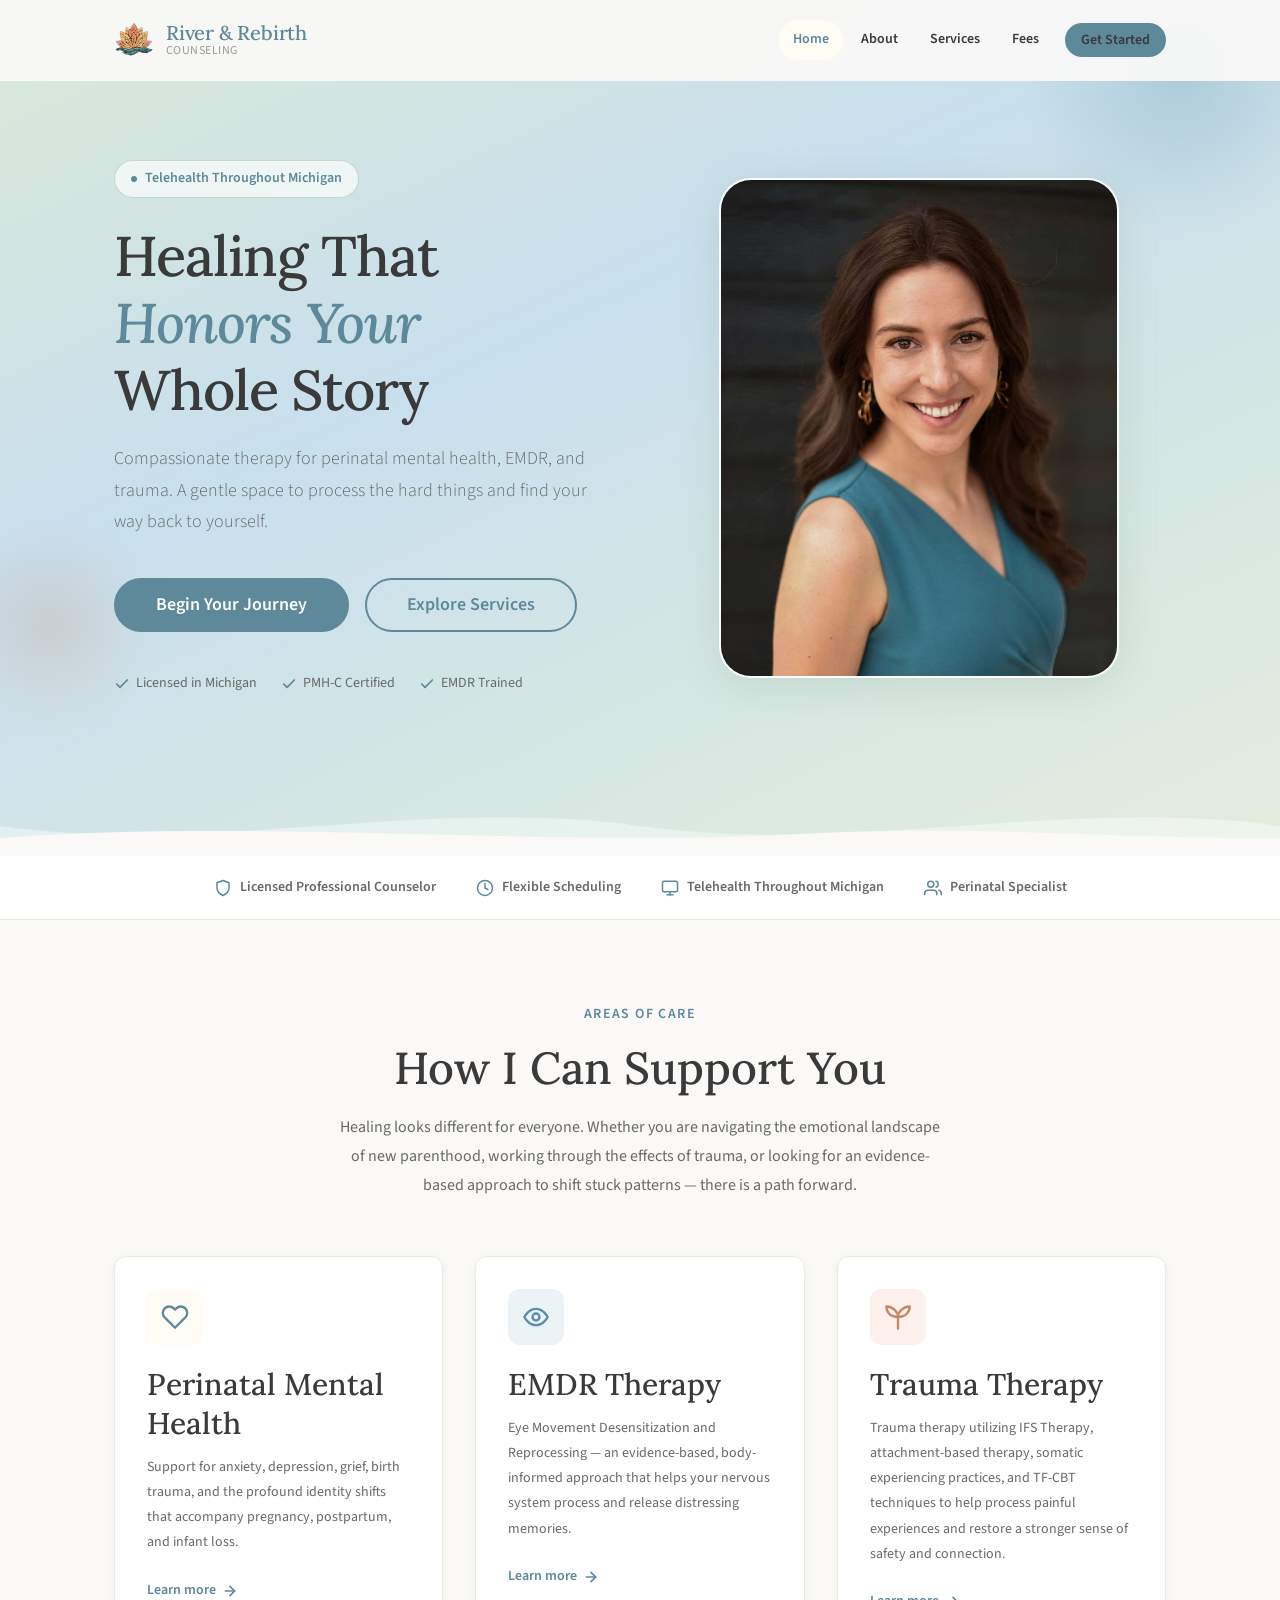
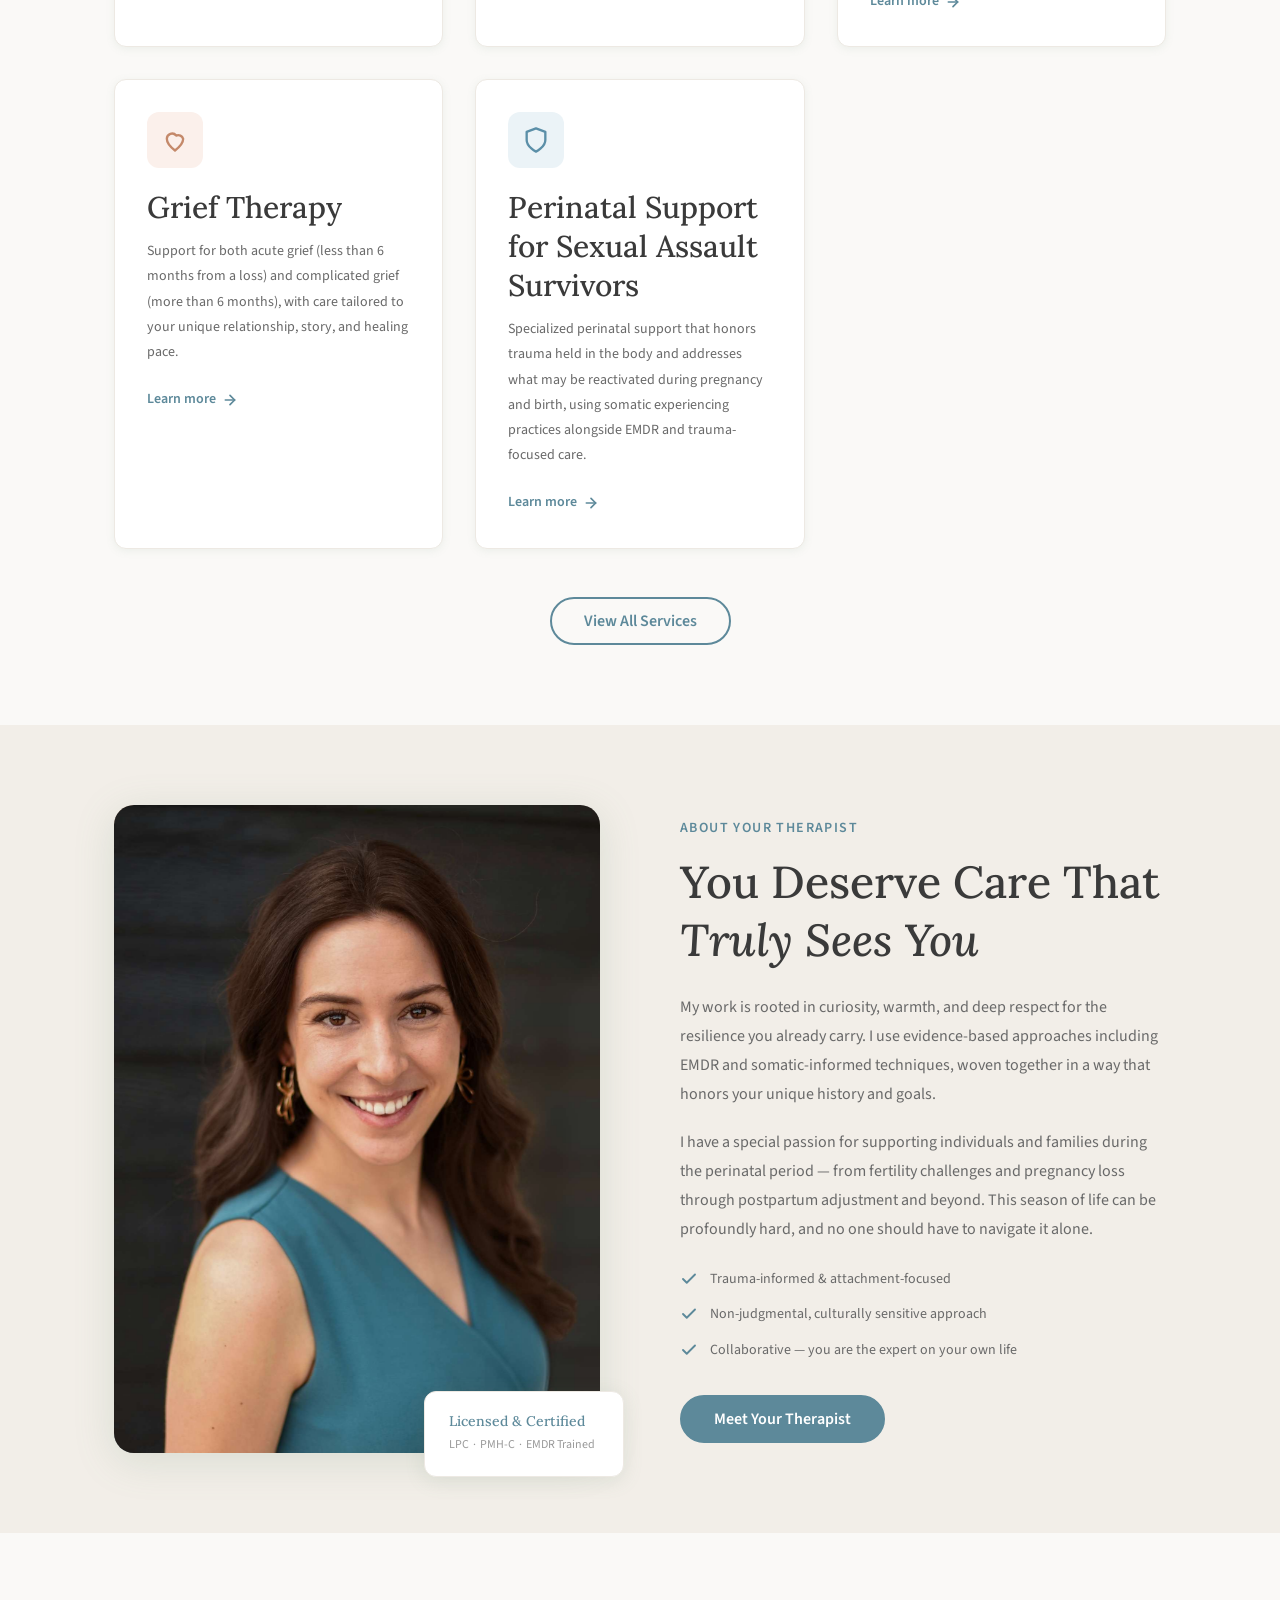
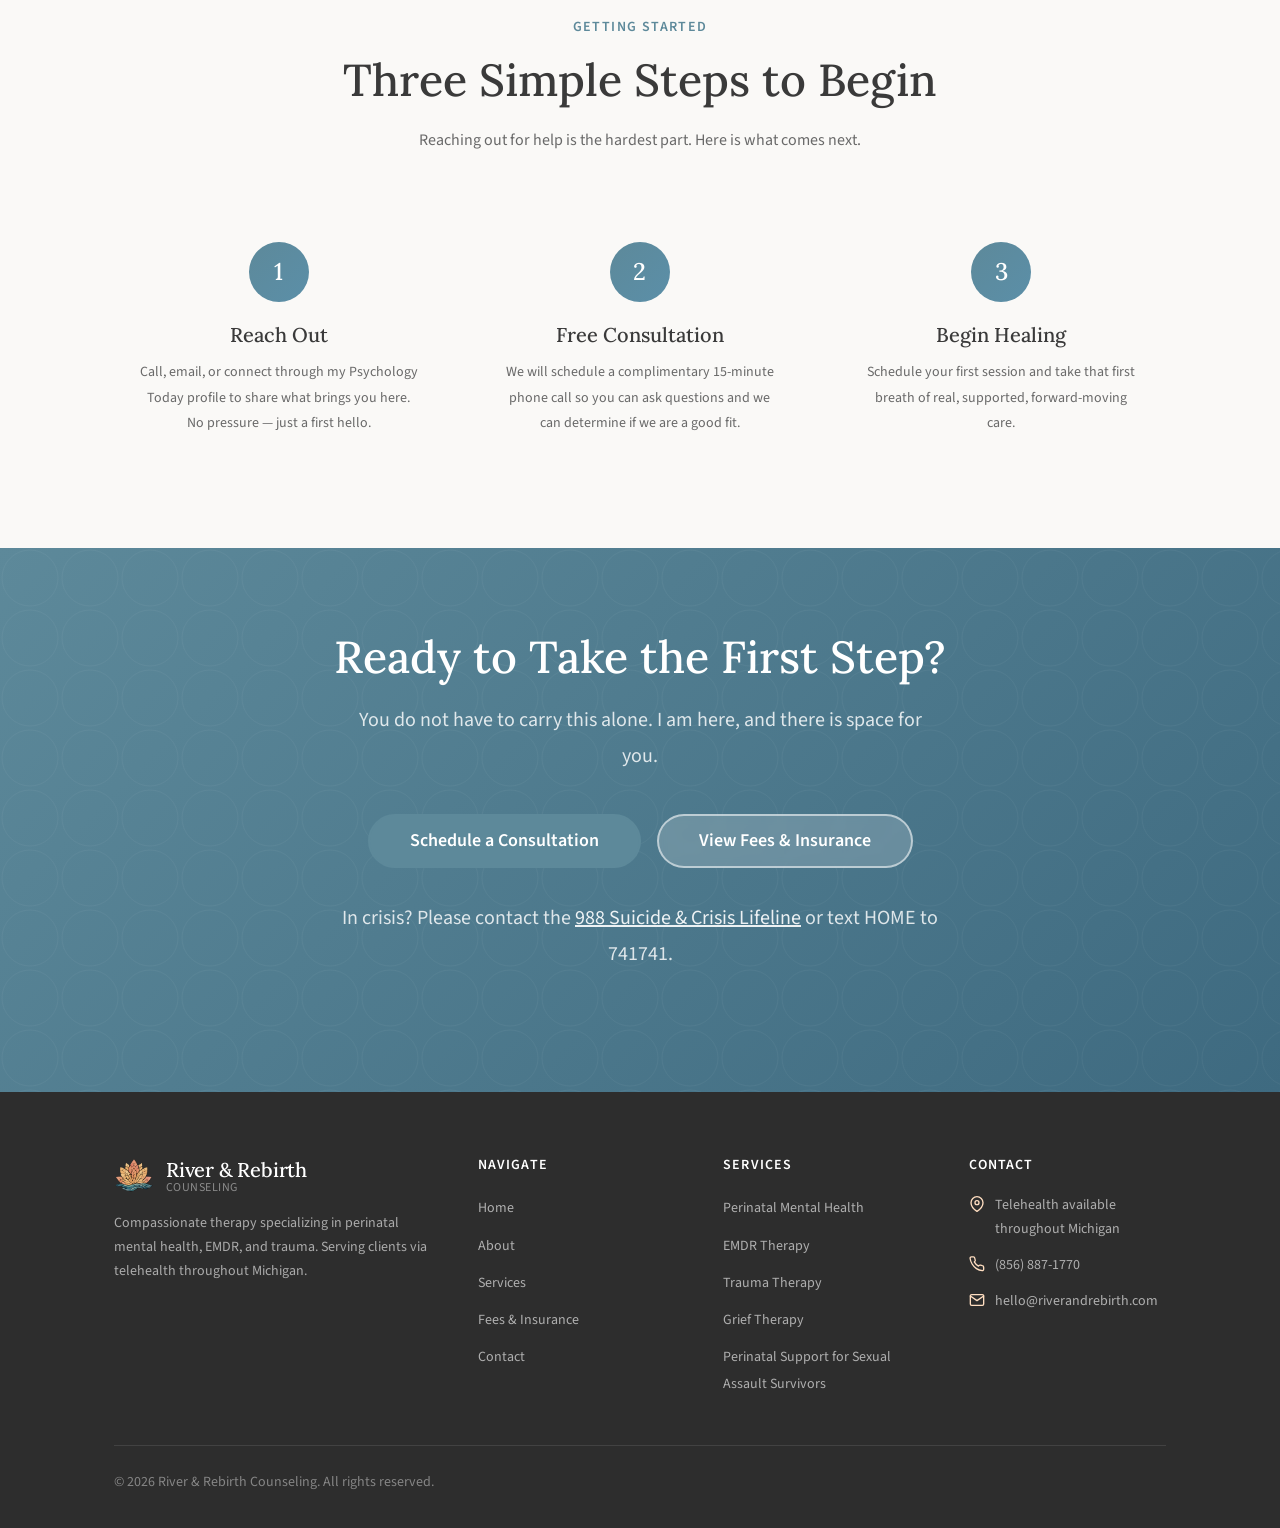
==== commit 24d4a40e: "fix: reorder services to match requested sequence across all pages Agent-Logs-Url: https://github.co" ====
--- a/index.html
+++ b/index.html
@@ -46,8 +46,8 @@
             <a href="perinatal-mental-health.html" role="menuitem">Perinatal Mental Health</a>
             <a href="emdr-therapy.html" role="menuitem">EMDR Therapy</a>
             <a href="trauma-therapy.html" role="menuitem">Trauma Therapy</a>
+            <a href="grief-therapy.html" role="menuitem">Grief Therapy</a>
             <a href="perinatal-support-sexual-assault-survivors.html" role="menuitem">Perinatal Support for Sexual Assault Survivors</a>
-            <a href="grief-therapy.html" role="menuitem">Grief Therapy</a>
           </div>
         </div>
         <a href="fees-insurance.html">Fees</a>
@@ -208,6 +208,22 @@
             </a>
           </article>
 
+          <!-- Grief Therapy -->
+          <article class="card">
+            <div class="card__icon card__icon--accent">
+              <svg viewBox="0 0 24 24" fill="none" stroke="currentColor" stroke-width="2" stroke-linecap="round" stroke-linejoin="round" aria-hidden="true"><path d="M12 21c-4.4-3.3-7-6.6-7-10a4.5 4.5 0 0 1 8-2.8A4.5 4.5 0 0 1 19 11c0 3.4-2.6 6.7-7 10z"/></svg>
+            </div>
+            <h3>Grief Therapy</h3>
+            <p>
+              Support for both acute grief (less than 6 months from a loss) and complicated grief
+              (more than 6 months), with care tailored to your unique relationship, story, and healing pace.
+            </p>
+            <a href="grief-therapy.html" class="card-link">
+              Learn more
+              <svg viewBox="0 0 24 24" fill="none" stroke="currentColor" stroke-width="2.5" stroke-linecap="round" stroke-linejoin="round" aria-hidden="true"><line x1="5" y1="12" x2="19" y2="12"/><polyline points="12 5 19 12 12 19"/></svg>
+            </a>
+          </article>
+
           <!-- Perinatal Support for Sexual Assault Survivors -->
           <article class="card">
             <div class="card__icon card__icon--secondary">
@@ -220,22 +236,6 @@
               and trauma-focused care.
             </p>
             <a href="perinatal-support-sexual-assault-survivors.html" class="card-link">
-              Learn more
-              <svg viewBox="0 0 24 24" fill="none" stroke="currentColor" stroke-width="2.5" stroke-linecap="round" stroke-linejoin="round" aria-hidden="true"><line x1="5" y1="12" x2="19" y2="12"/><polyline points="12 5 19 12 12 19"/></svg>
-            </a>
-          </article>
-
-          <!-- Grief Therapy -->
-          <article class="card">
-            <div class="card__icon card__icon--accent">
-              <svg viewBox="0 0 24 24" fill="none" stroke="currentColor" stroke-width="2" stroke-linecap="round" stroke-linejoin="round" aria-hidden="true"><path d="M12 21c-4.4-3.3-7-6.6-7-10a4.5 4.5 0 0 1 8-2.8A4.5 4.5 0 0 1 19 11c0 3.4-2.6 6.7-7 10z"/></svg>
-            </div>
-            <h3>Grief Therapy</h3>
-            <p>
-              Support for both acute grief (less than 6 months from a loss) and complicated grief
-              (more than 6 months), with care tailored to your unique relationship, story, and healing pace.
-            </p>
-            <a href="grief-therapy.html" class="card-link">
               Learn more
               <svg viewBox="0 0 24 24" fill="none" stroke="currentColor" stroke-width="2.5" stroke-linecap="round" stroke-linejoin="round" aria-hidden="true"><line x1="5" y1="12" x2="19" y2="12"/><polyline points="12 5 19 12 12 19"/></svg>
             </a>
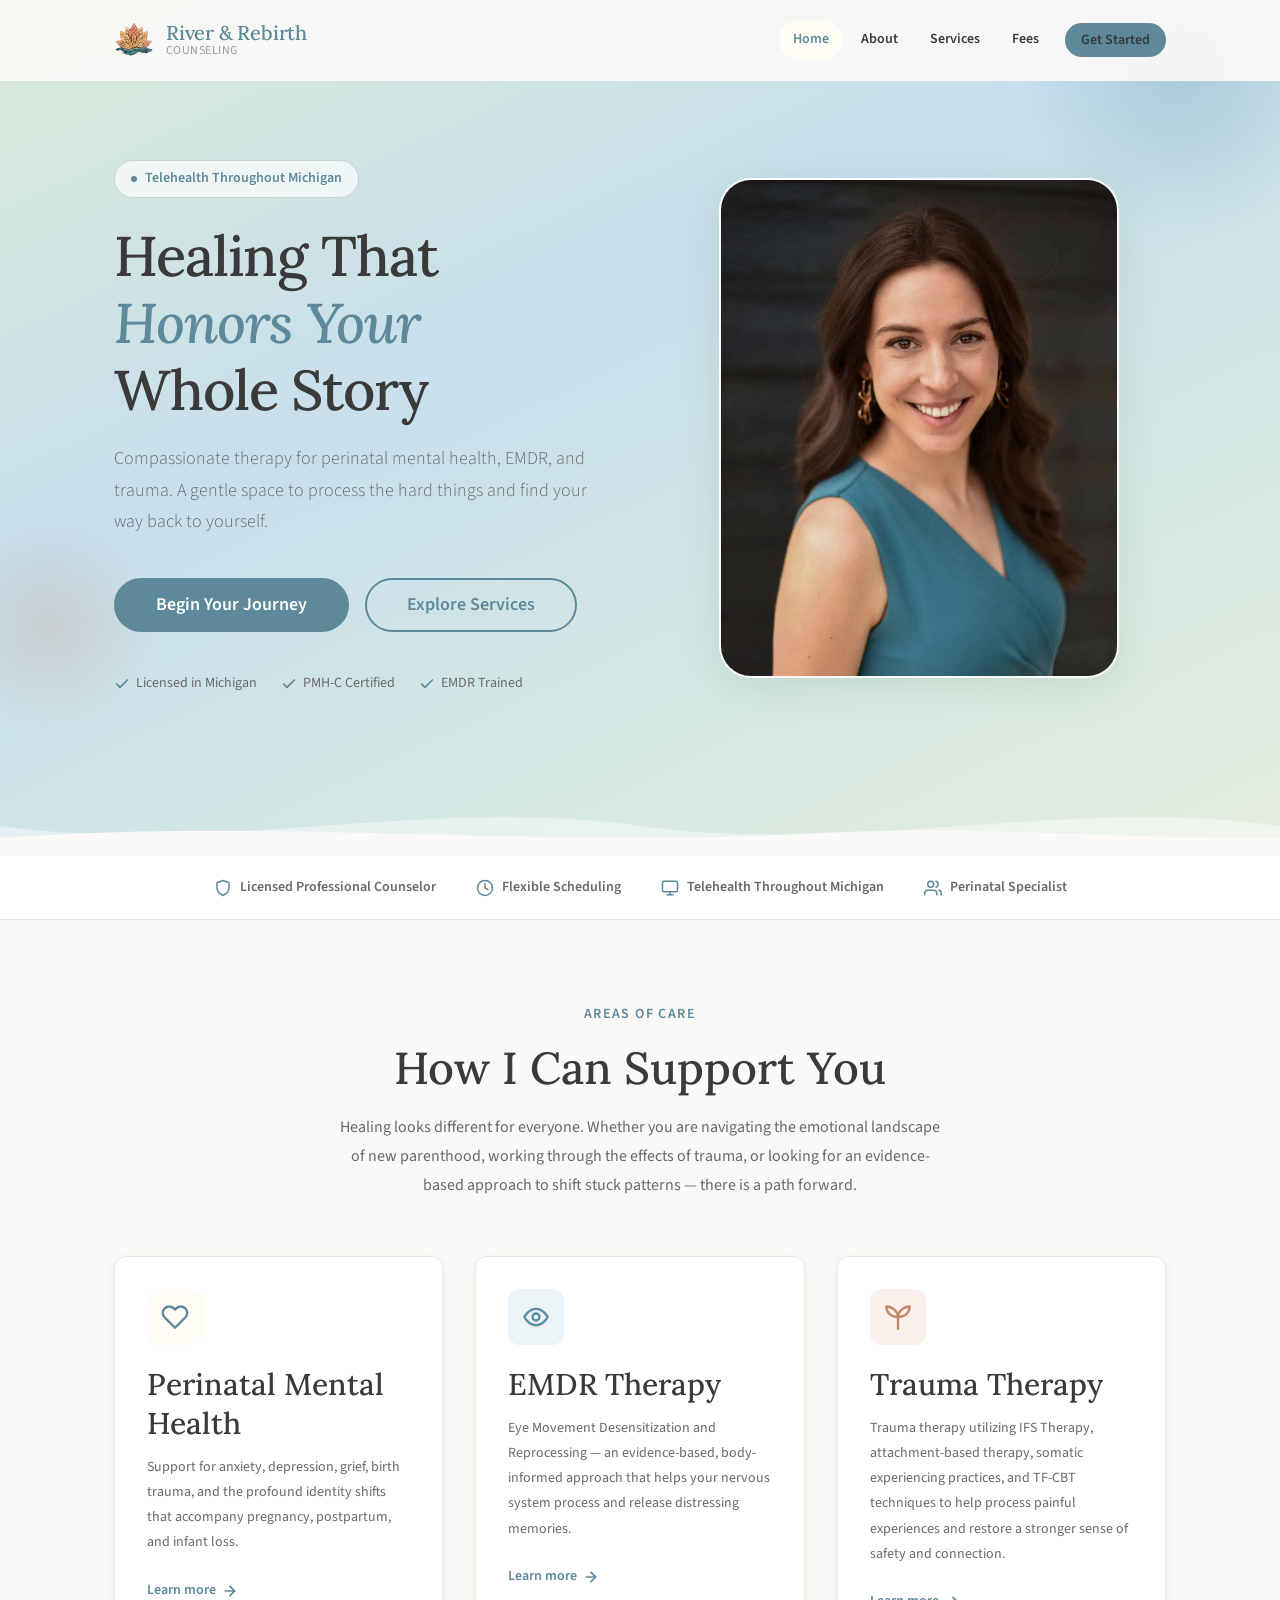
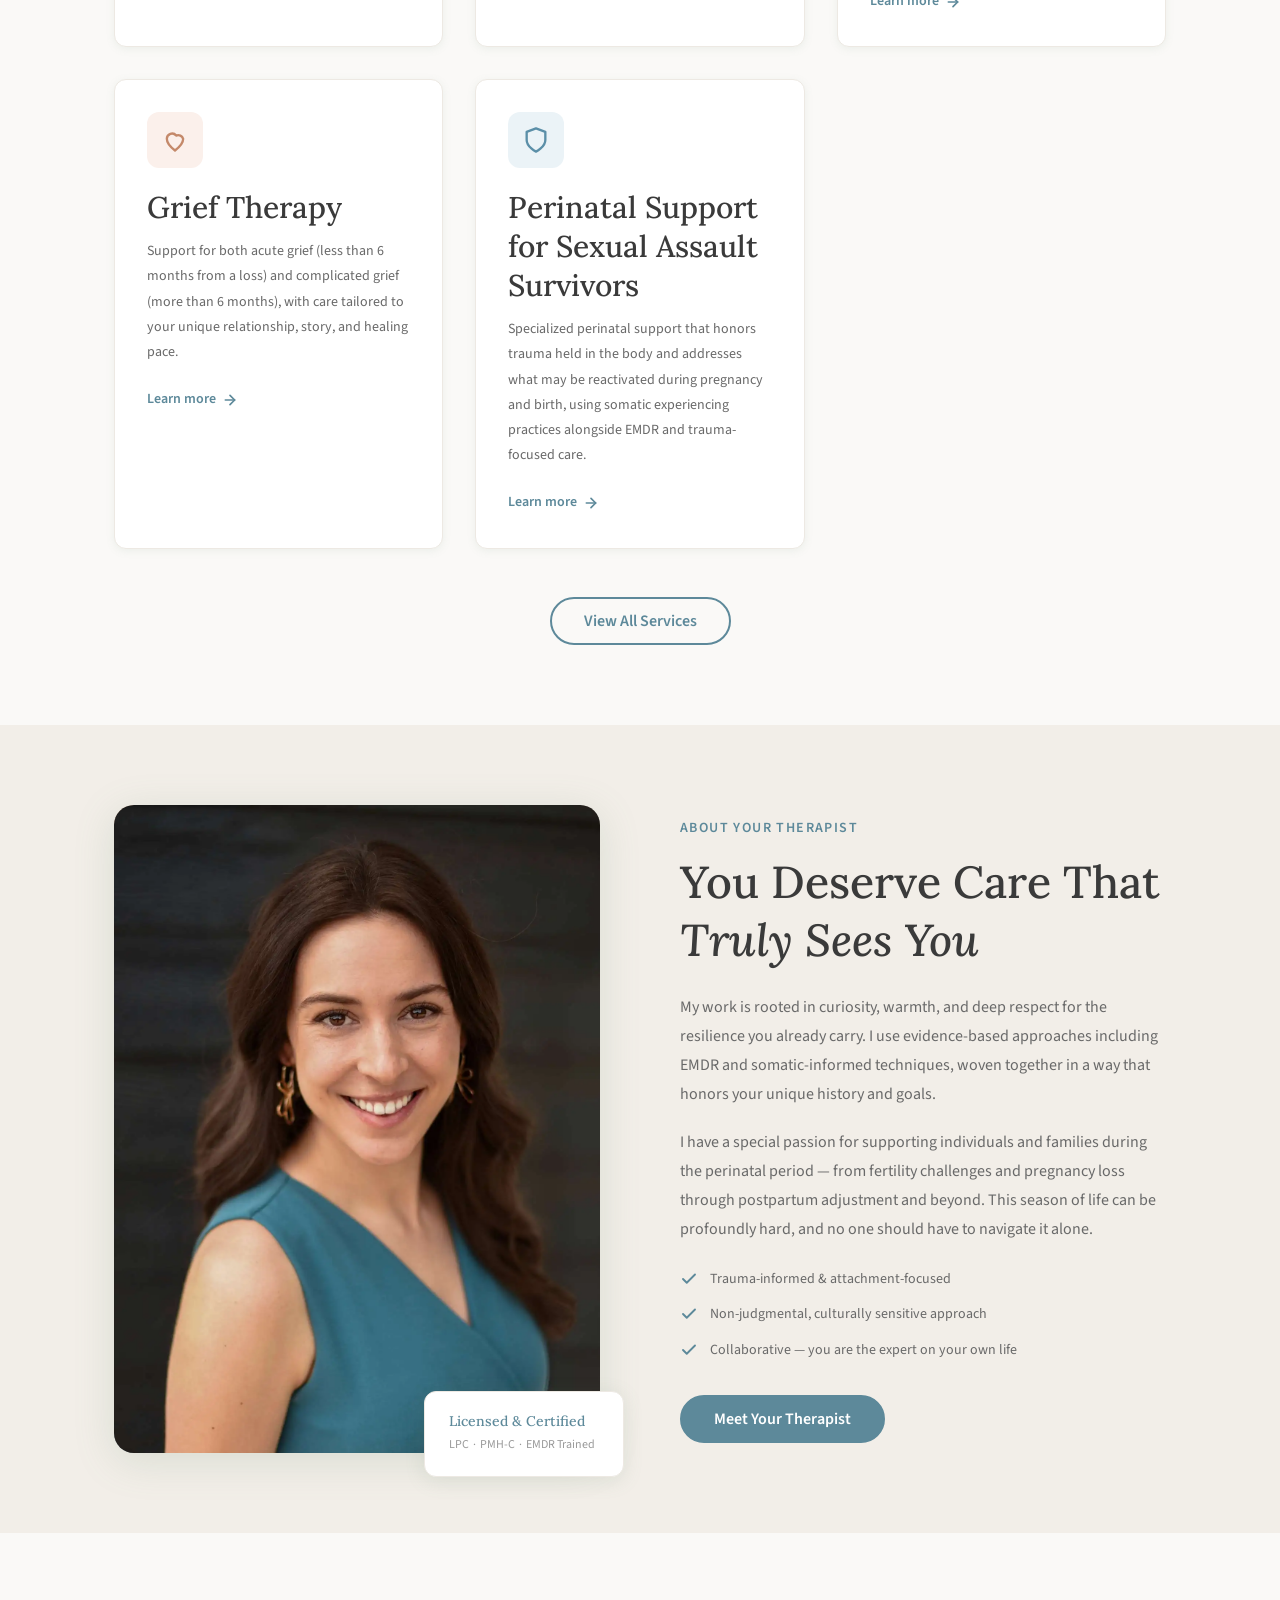
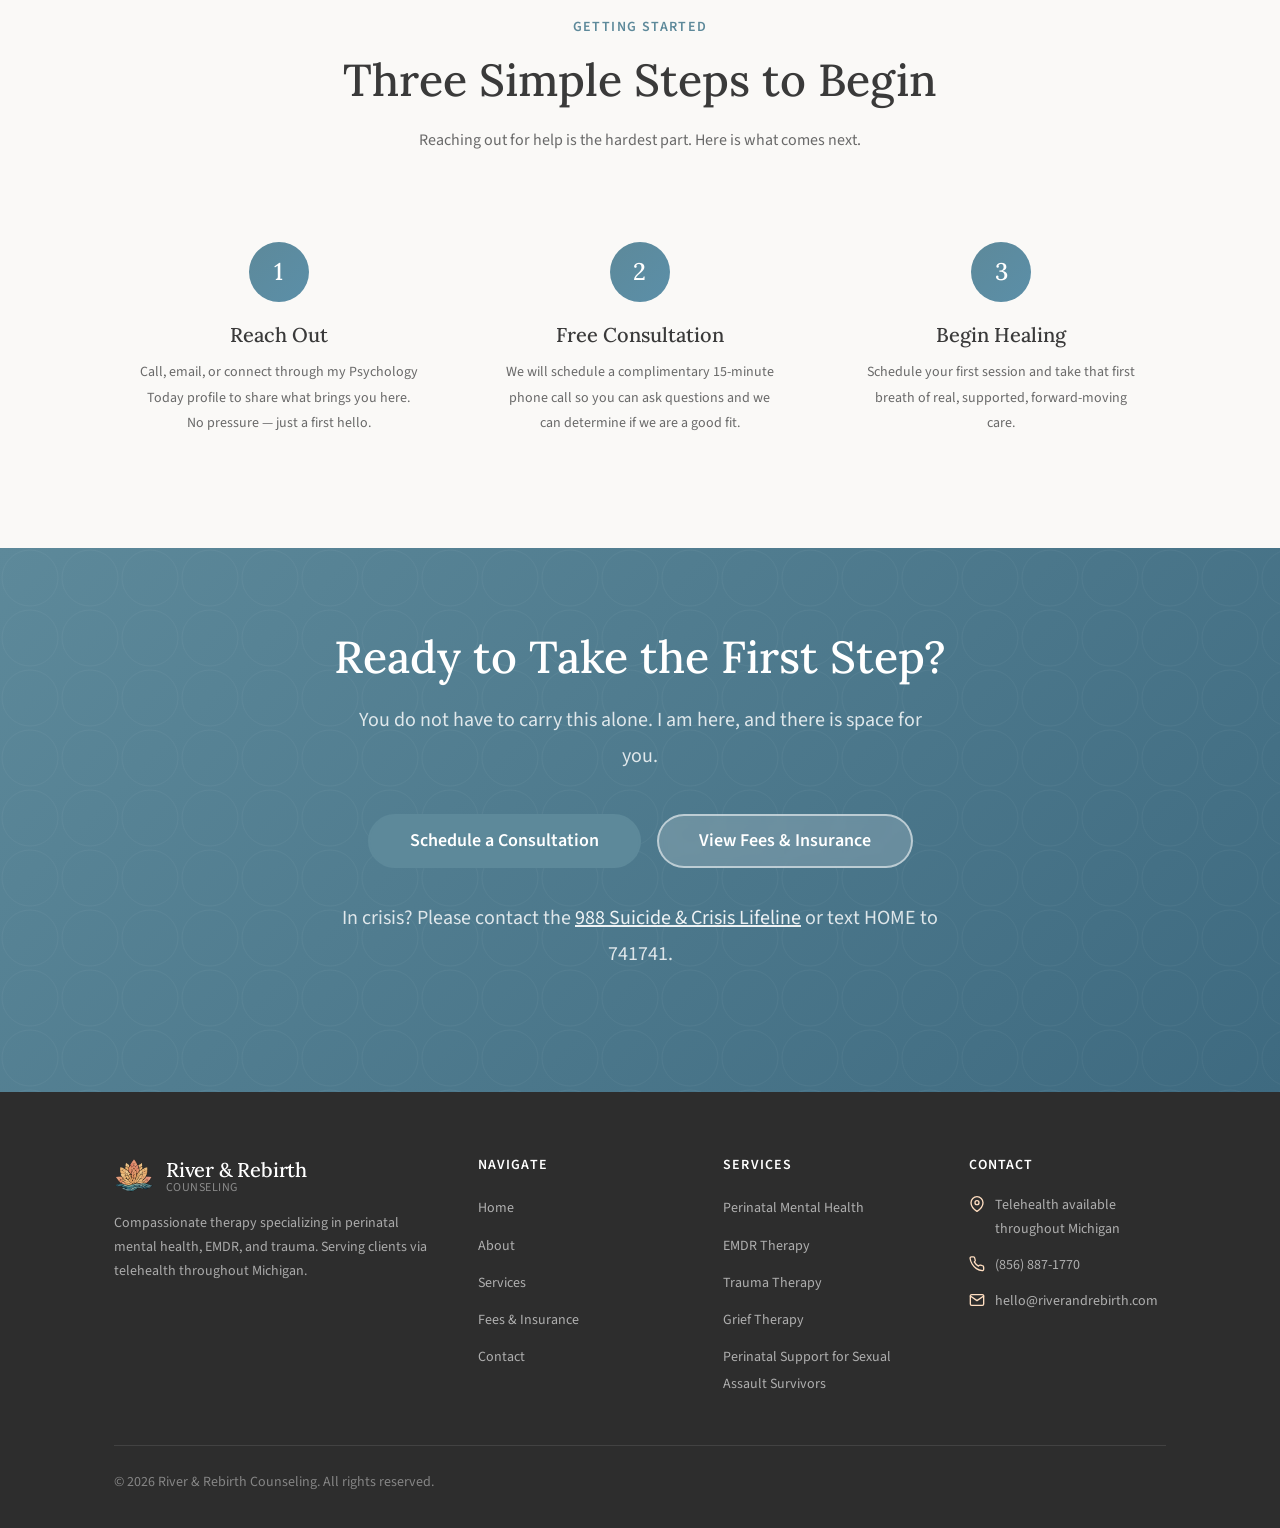
==== commit 90005270: "Replace logo and headshot references with WebP assets Agent-Logs-Url: https://github.com/tmaier-kett" ====
--- a/index.html
+++ b/index.html
@@ -3,7 +3,7 @@
 <head>
   <meta charset="UTF-8">
   <meta name="viewport" content="width=device-width, initial-scale=1.0">
-  <title>River &amp; Rebirth Counseling | Perinatal, EMDR &amp; Trauma Therapy in Fenton, MI</title>
+  <title>River &amp; Rebirth Counseling | Perinatal, EMDR &amp; Trauma Therapy in Michigan</title>
   <meta name="description" content="River &amp; Rebirth Counseling offers compassionate telehealth counseling throughout Michigan">
   <meta name="theme-color" content="#6B8F71">
 
@@ -13,7 +13,7 @@
   <meta property="og:type" content="website">
 
   <!-- Favicon -->
-  <link rel="icon" href="assets/images/logo.png" type="image/png">
+  <link rel="icon" href="assets/images/logo.webp" type="image/webp">
 
   <!-- Fonts -->
   <link rel="preconnect" href="https://fonts.googleapis.com">
@@ -30,7 +30,7 @@
   <header class="site-header" role="banner">
     <div class="container">
       <a href="index.html" class="site-logo" aria-label="River &amp; Rebirth Counseling — Home">
-        <img class="site-logo__icon" src="assets/images/logo.png" alt="" aria-hidden="true">
+        <img class="site-logo__icon" src="assets/images/logo.webp" alt="" aria-hidden="true">
         <span class="site-logo__text">
           <span class="site-logo__name">River &amp; Rebirth</span>
           <span class="site-logo__tagline">Counseling</span>
@@ -106,7 +106,7 @@
 
         <div class="hero__visual" aria-hidden="true">
           <div class="hero__photo-frame">
-            <img src="assets/images/headshot.jpg" alt="Therapist headshot for River &amp; Rebirth Counseling">
+            <img src="assets/images/headshot.webp" alt="Therapist headshot for River &amp; Rebirth Counseling">
           </div>
         </div>
       </div>
@@ -254,7 +254,7 @@
         <div class="about-grid">
           <div class="about-visual">
             <div class="about-photo">
-              <img src="assets/images/headshot.jpg" alt="Therapist headshot for River &amp; Rebirth Counseling">
+              <img src="assets/images/headshot.webp" alt="Therapist headshot for River &amp; Rebirth Counseling">
             </div>
             <div class="about-credentials" aria-hidden="true">
               <h4>Licensed &amp; Certified</h4>
@@ -364,7 +364,7 @@
       <div class="footer-grid">
         <div class="footer-brand">
           <a href="index.html" class="site-logo">
-            <img class="site-logo__icon" src="assets/images/logo.png" alt="" aria-hidden="true">
+            <img class="site-logo__icon" src="assets/images/logo.webp" alt="" aria-hidden="true">
             <span class="site-logo__text">
               <span class="site-logo__name">River &amp; Rebirth</span>
               <span class="site-logo__tagline">Counseling</span>
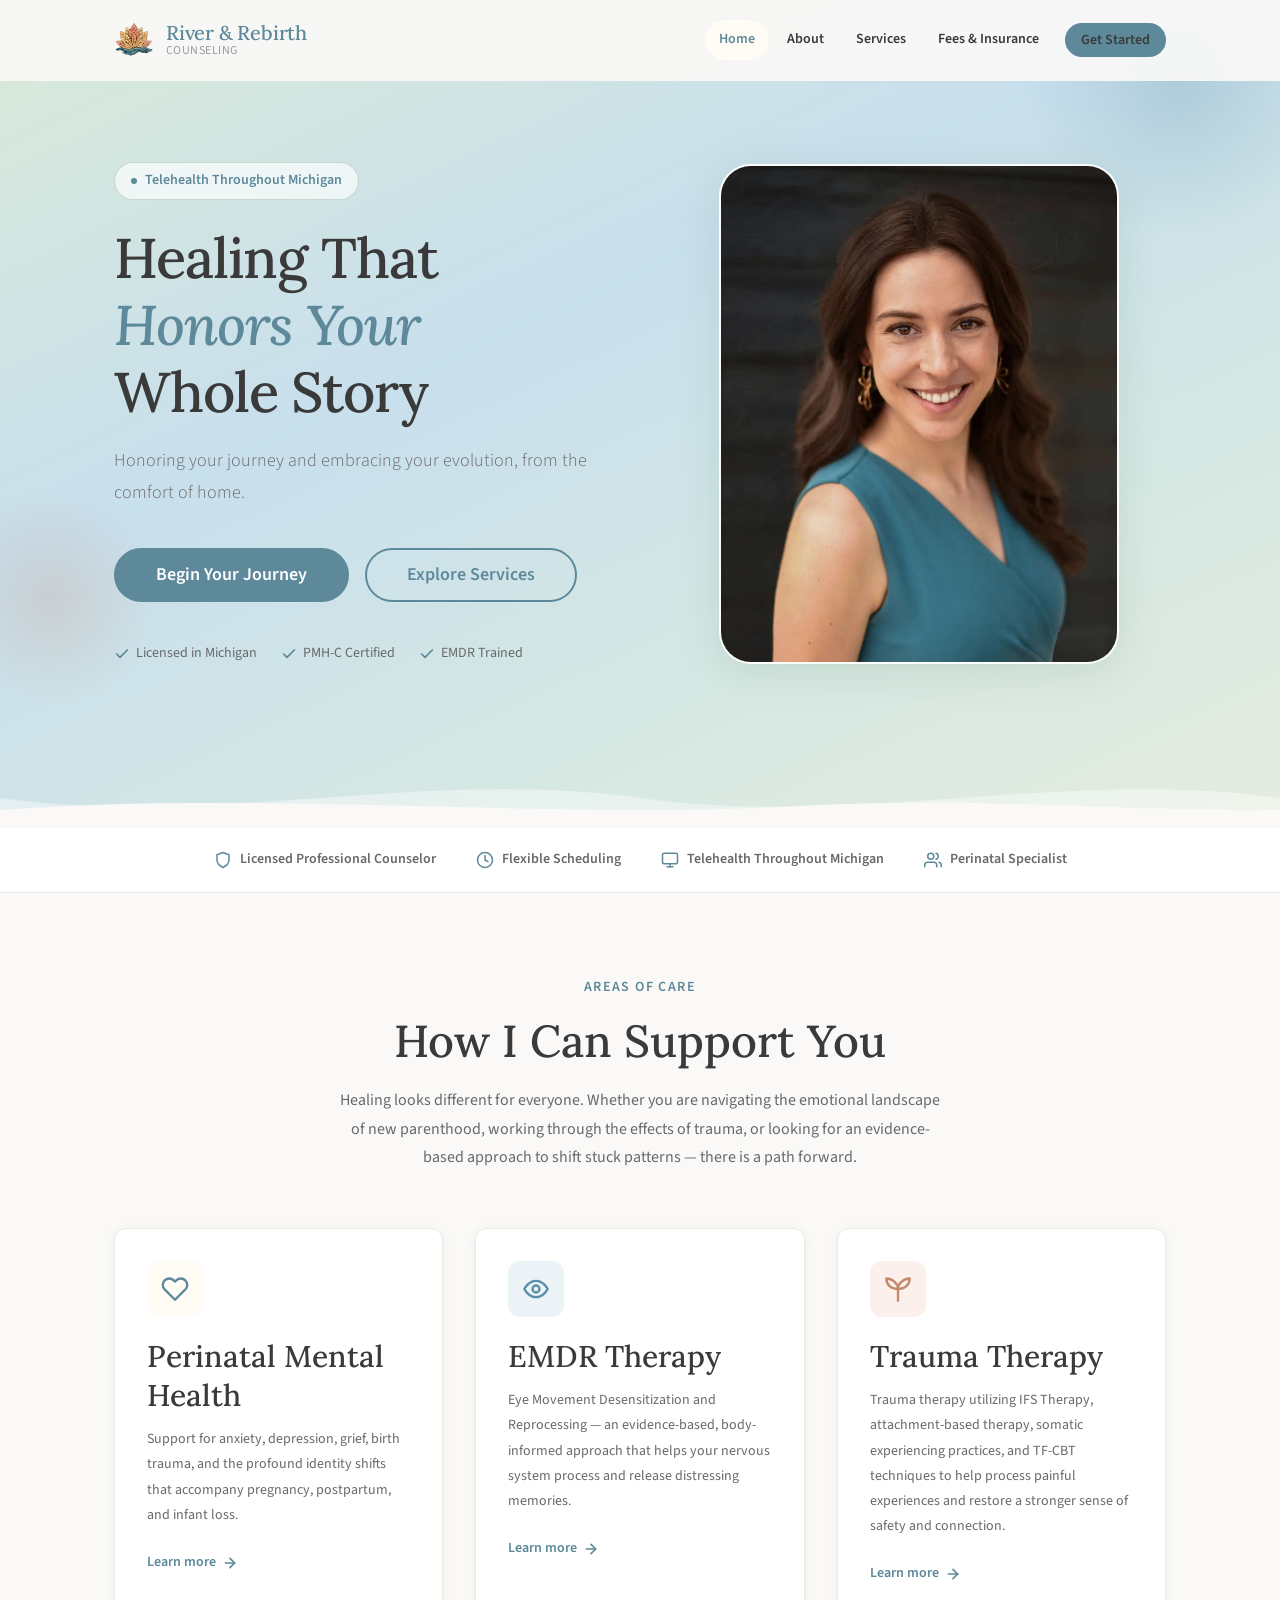
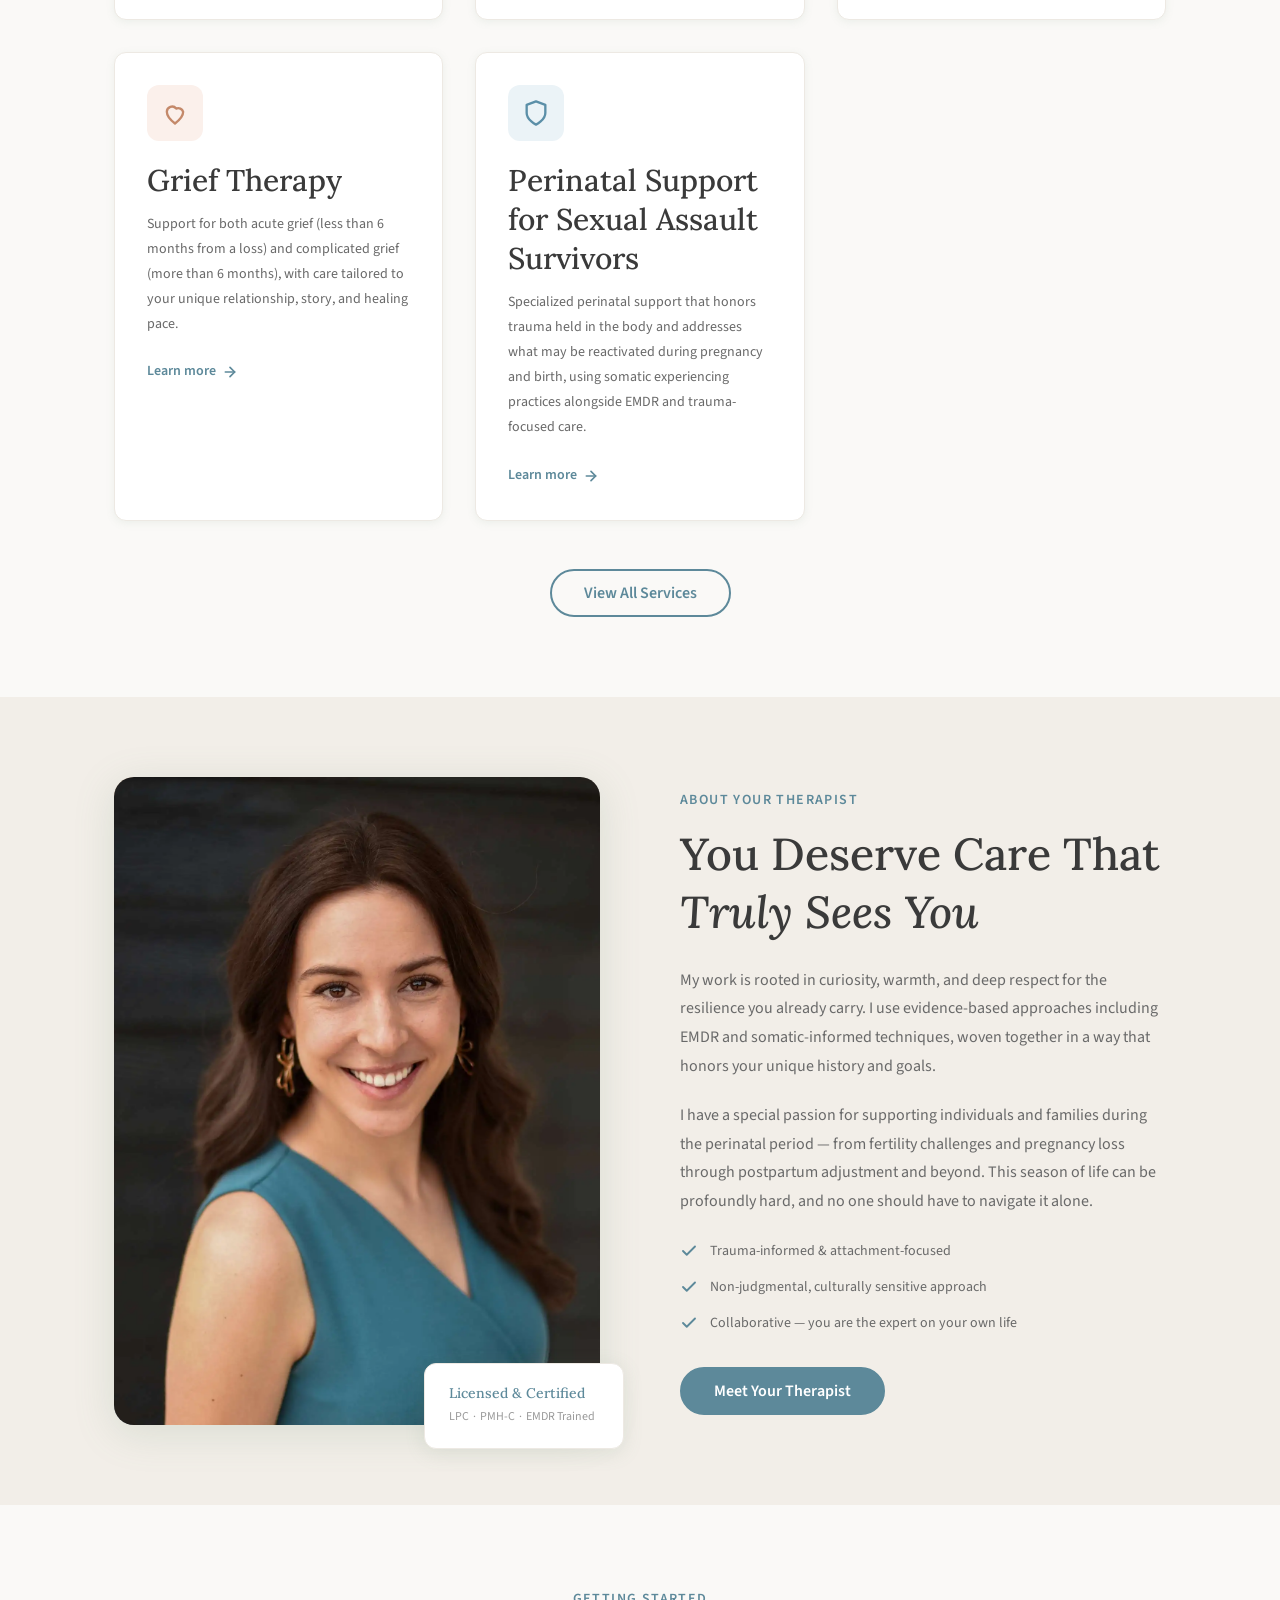
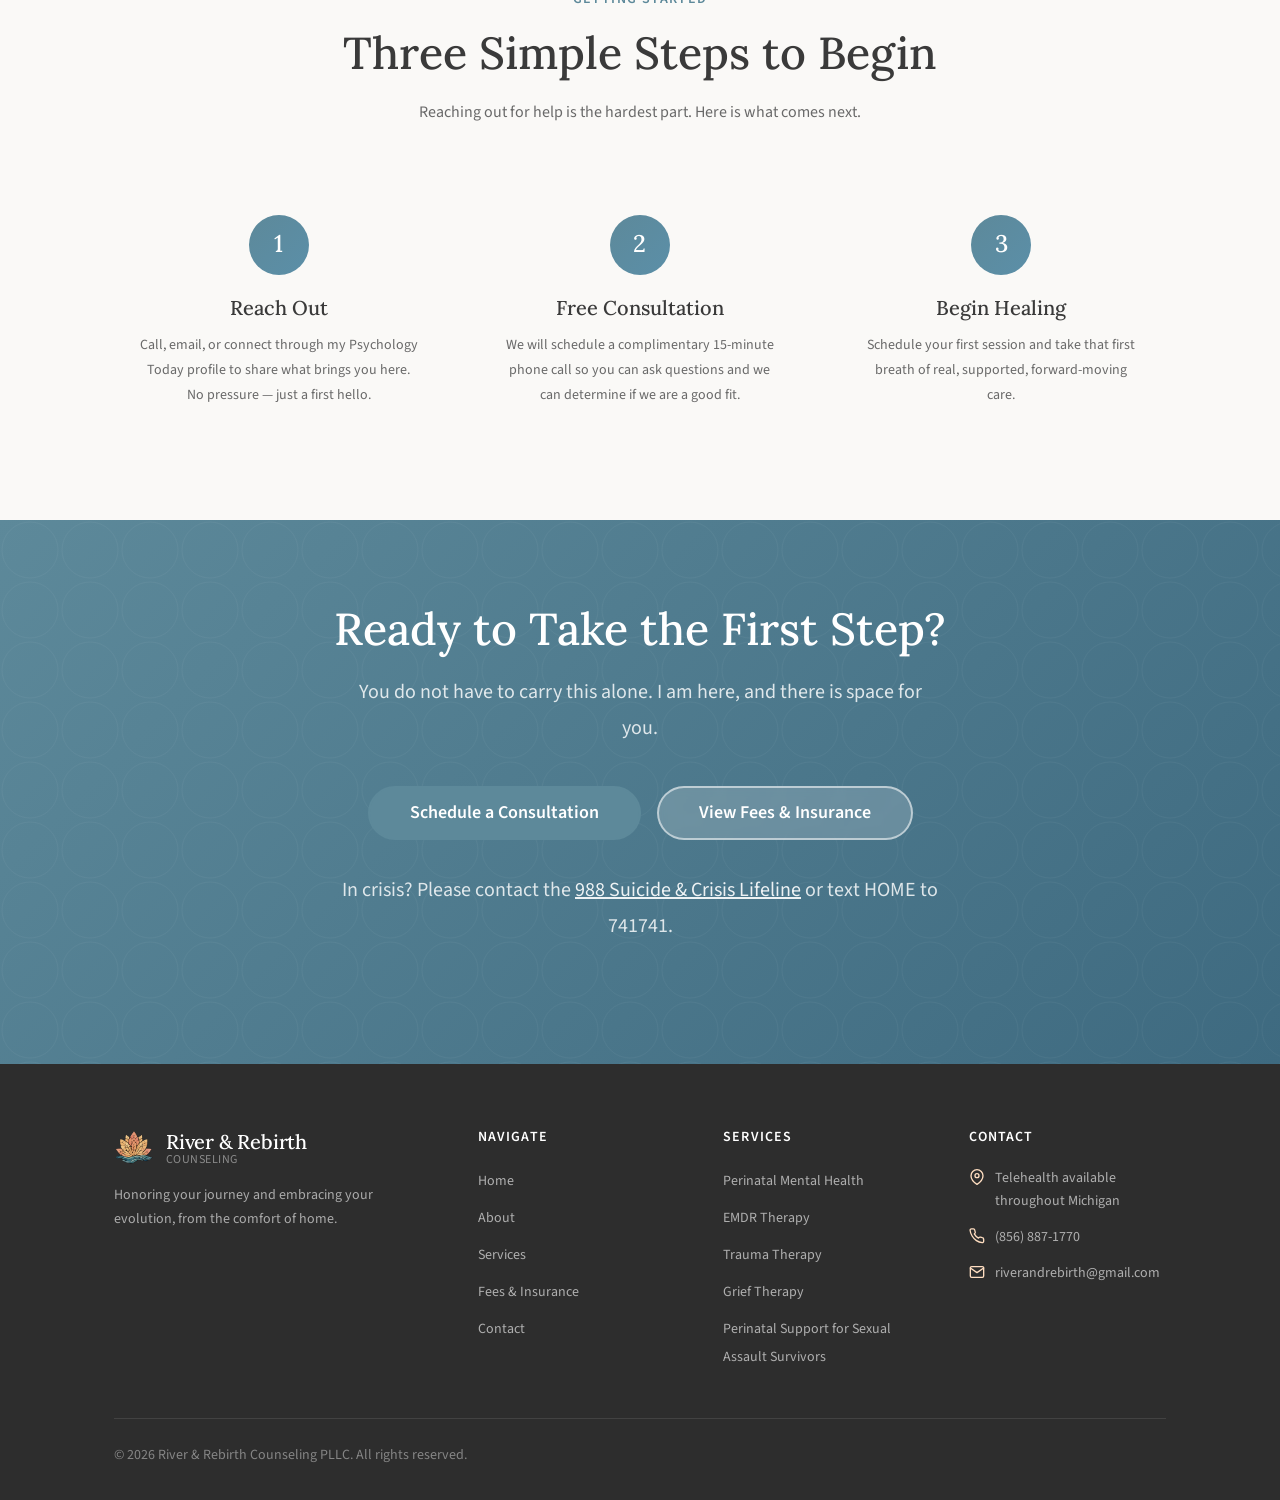
==== commit d00e8da2: "Various updates" ====
--- a/index.html
+++ b/index.html
@@ -50,7 +50,7 @@
             <a href="perinatal-support-sexual-assault-survivors.html" role="menuitem">Perinatal Support for Sexual Assault Survivors</a>
           </div>
         </div>
-        <a href="fees-insurance.html">Fees</a>
+        <a href="fees-insurance.html">Fees & Insurance</a>
         <a href="contact.html" class="btn btn--primary btn--sm">Get Started</a>
       </nav>
 
@@ -78,8 +78,7 @@
           <h1>Healing That<br><em>Honors Your</em><br>Whole Story</h1>
 
           <p class="hero__subtitle">
-            Compassionate therapy for perinatal mental health, EMDR, and trauma.
-            A gentle space to process the hard things and find your way back to yourself.
+            Honoring your journey and embracing your evolution, from the comfort of home.
           </p>
 
           <div class="hero__cta">
@@ -371,8 +370,7 @@
             </span>
           </a>
           <p>
-            Compassionate therapy specializing in perinatal mental health,
-            EMDR, and trauma. Serving clients via telehealth throughout Michigan.
+            Honoring your journey and embracing your evolution, from the comfort of home.
           </p>
         </div>
 
@@ -410,13 +408,13 @@
           </div>
           <div class="footer-contact-item">
             <svg viewBox="0 0 24 24" fill="none" stroke="currentColor" stroke-width="2" stroke-linecap="round" stroke-linejoin="round" aria-hidden="true"><path d="M4 4h16c1.1 0 2 .9 2 2v12c0 1.1-.9 2-2 2H4c-1.1 0-2-.9-2-2V6c0-1.1.9-2 2-2z"/><polyline points="22,6 12,13 2,6"/></svg>
-            <a href="mailto:hello@riverandrebirth.com">hello@riverandrebirth.com</a>
+            <a href="mailto:riverandrebirth@gmail.com">riverandrebirth@gmail.com</a>
           </div>
         </div>
       </div>
 
       <div class="footer-bottom">
-        <p>&copy; <span id="year"></span> River &amp; Rebirth Counseling. All rights reserved.</p>
+        <p>&copy; <span id="year"></span> River &amp; Rebirth Counseling PLLC. All rights reserved.</p>
       </div>
     </div>
   </footer>
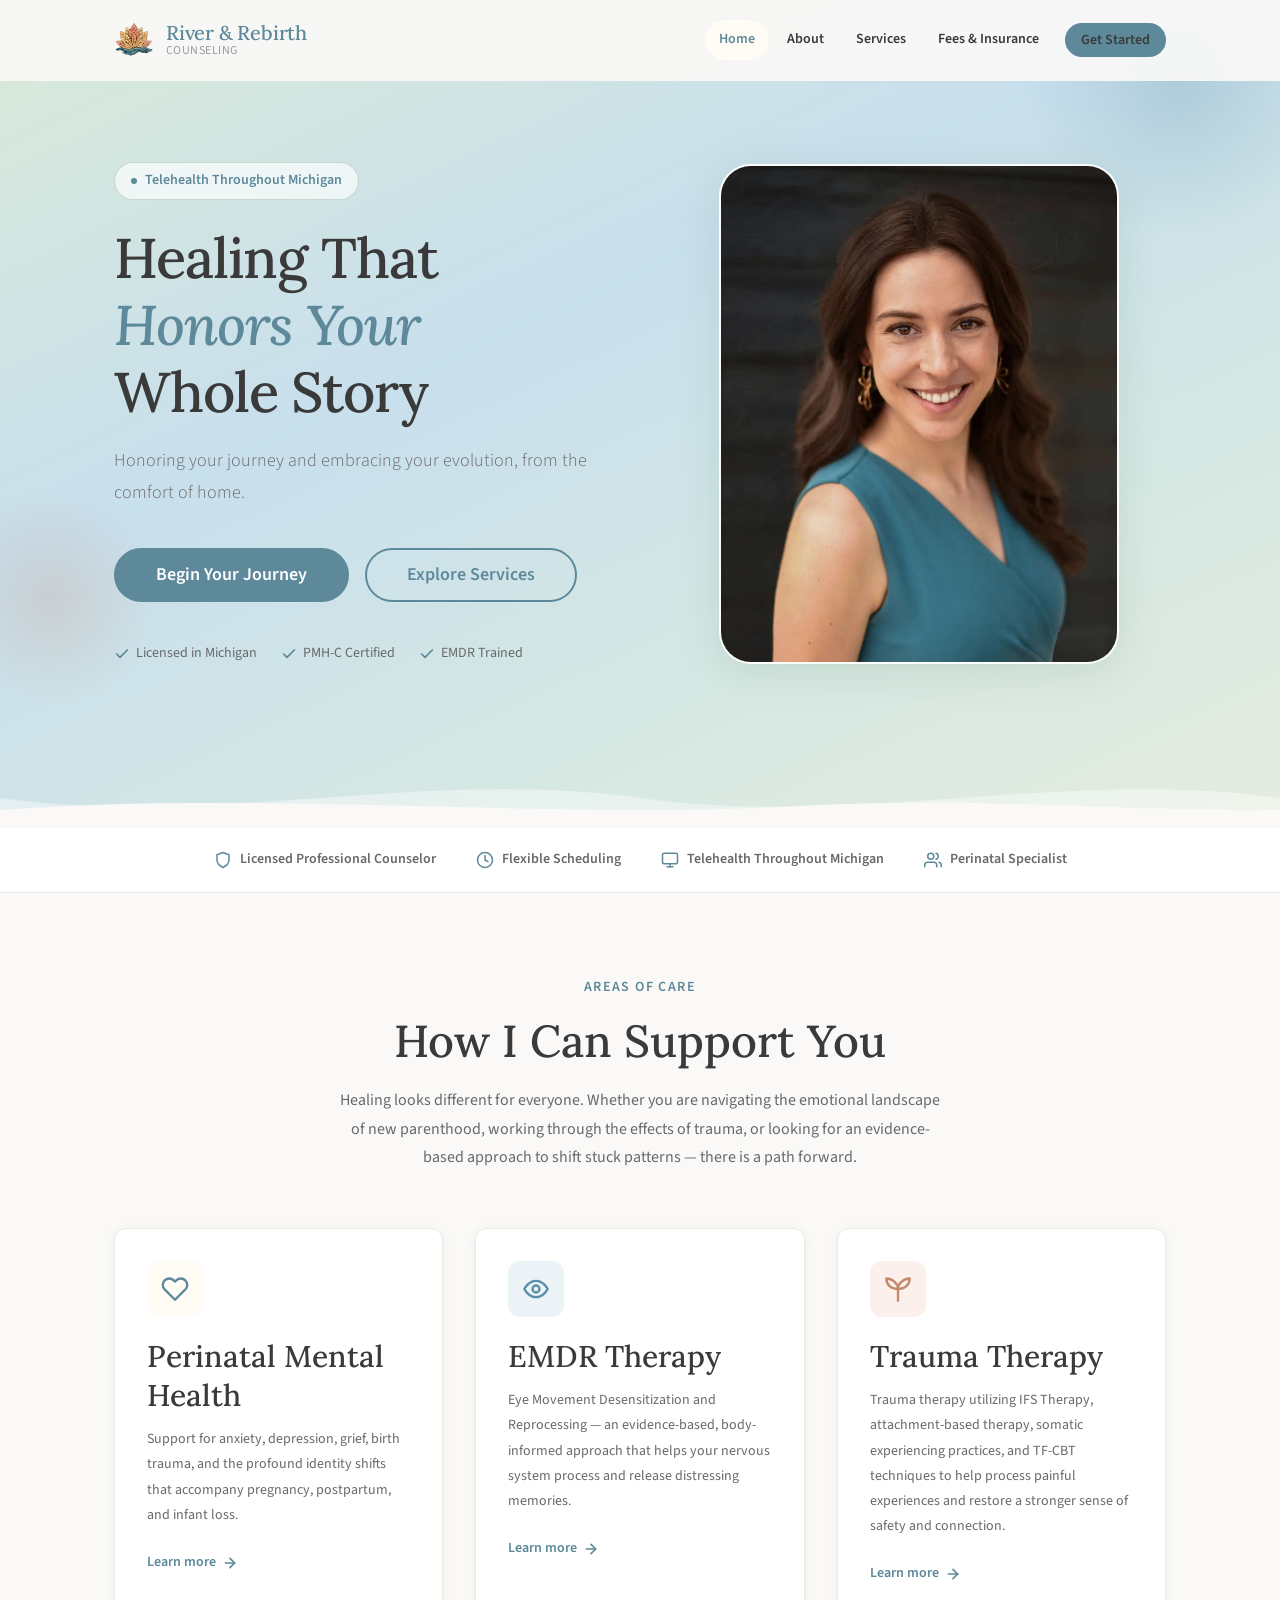
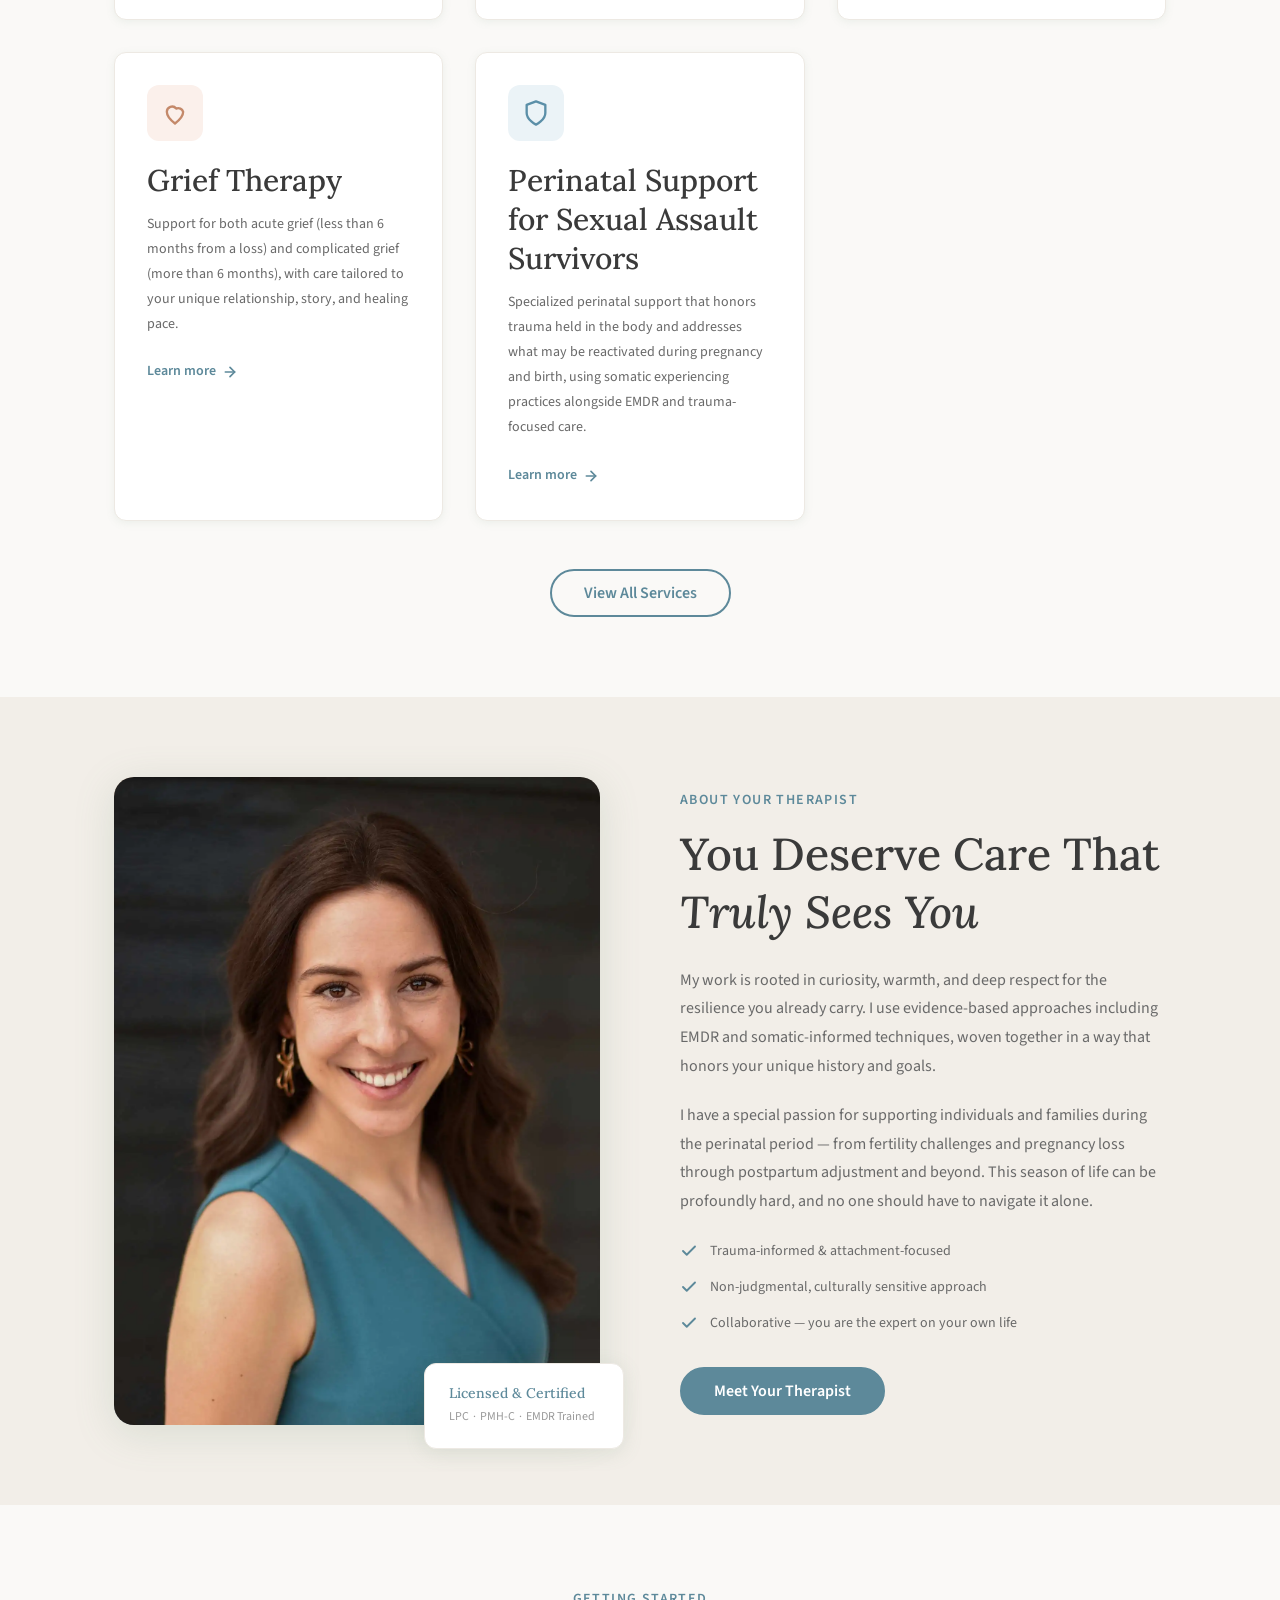
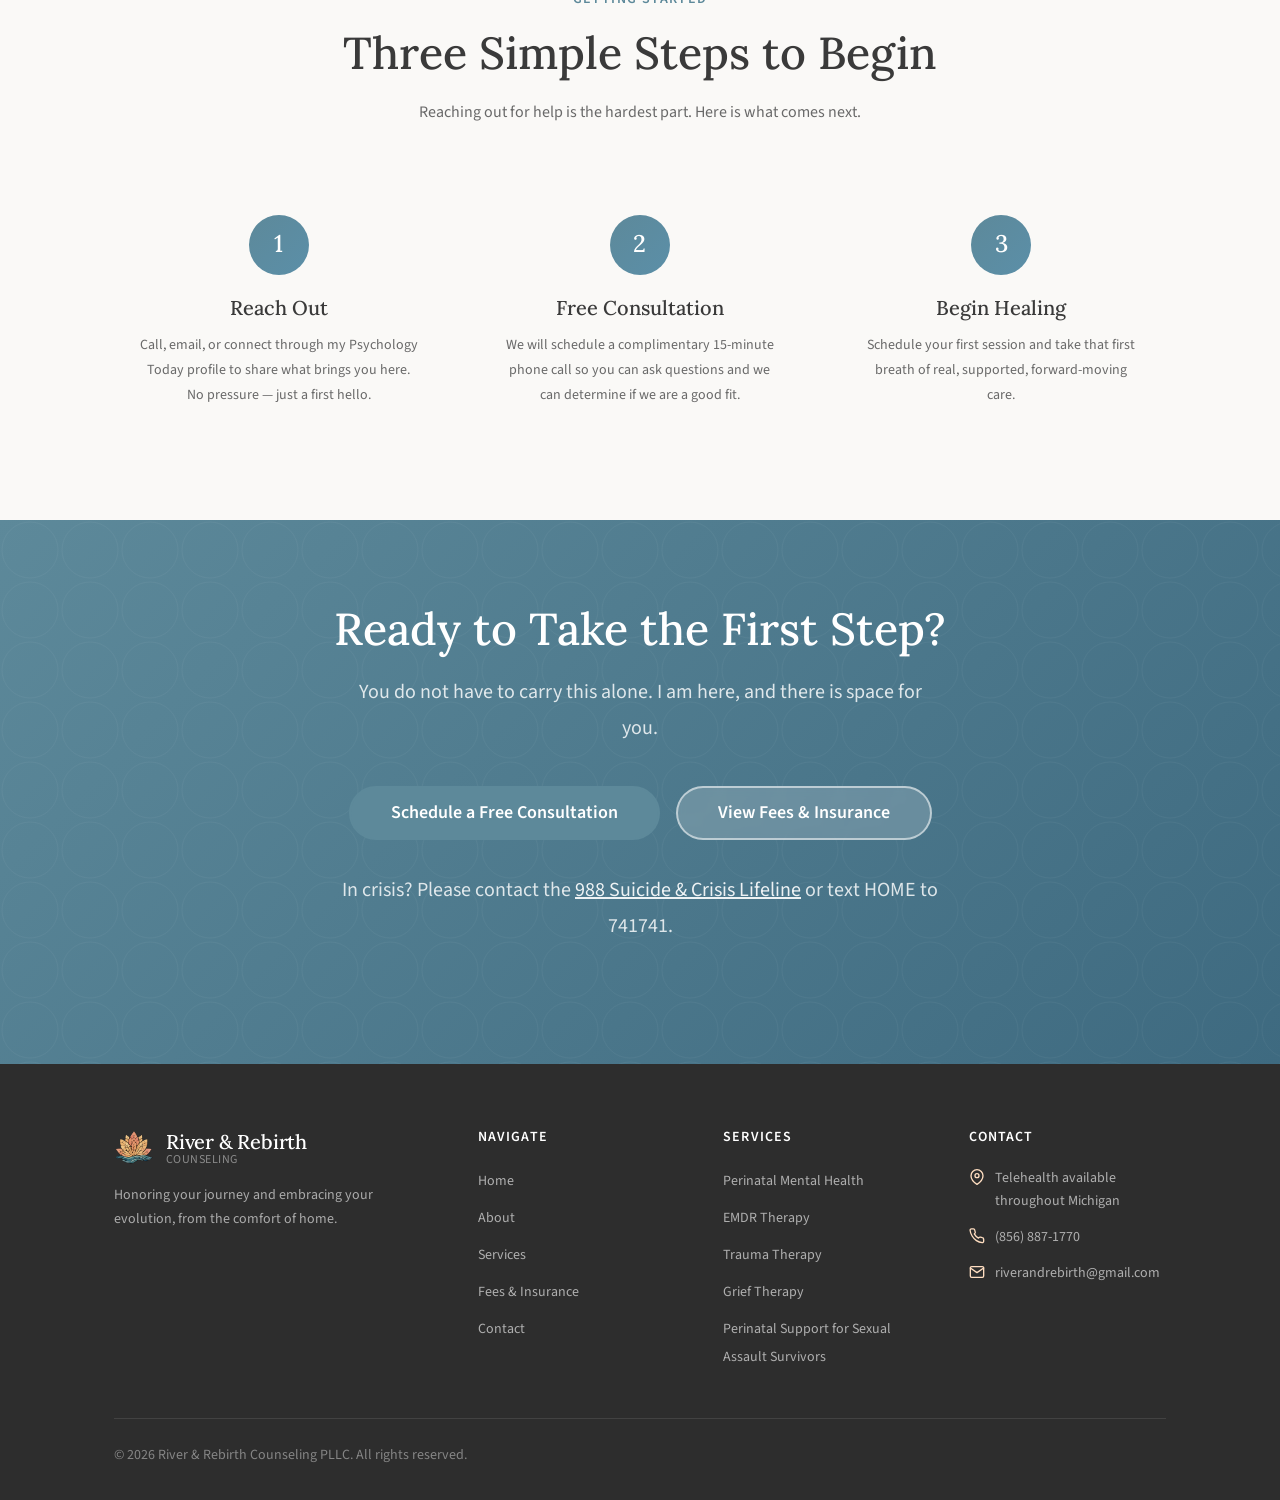
==== commit acf636d4: "update directory wording" ====
--- a/index.html
+++ b/index.html
@@ -1,6 +1,15 @@
 <!DOCTYPE html>
 <html lang="en">
 <head>
+      <!-- Google tag (gtag.js) -->
+  <script async src="https://www.googletagmanager.com/gtag/js?id=G-N3Q6PBNVCK"></script>
+  <script>
+    window.dataLayer = window.dataLayer || [];
+    function gtag(){dataLayer.push(arguments);}
+    gtag('js', new Date());
+
+    gtag('config', 'G-N3Q6PBNVCK');
+  </script>
   <meta charset="UTF-8">
   <meta name="viewport" content="width=device-width, initial-scale=1.0">
   <title>River &amp; Rebirth Counseling | Perinatal, EMDR &amp; Trauma Therapy in Michigan</title>
@@ -82,7 +91,7 @@
           </p>
 
           <div class="hero__cta">
-            <a href="contact.html" class="btn btn--primary btn--lg">Begin Your Journey</a>
+            <a href="https://riverandrebirth.sessionshealth.com/" class="btn btn--primary btn--lg">Begin Your Journey</a>
             <a href="services.html" class="btn btn--secondary btn--lg">Explore Services</a>
           </div>
 
@@ -344,7 +353,7 @@
           You do not have to carry this alone. I am here, and there is space for you.
         </p>
         <div class="btn-group">
-          <a href="contact.html" class="btn btn--primary btn--lg">Schedule a Consultation</a>
+          <a href="https://riverandrebirth.sessionshealth.com/" class="btn btn--primary btn--lg">Schedule a Free Consultation</a>
           <a href="fees-insurance.html" class="btn btn--ghost btn--lg">View Fees &amp; Insurance</a>
         </div>
         <p class="crisis-note">
--- a/assets/css/styles.css
+++ b/assets/css/styles.css
@@ -1242,6 +1242,84 @@
 .phase__content h3 { font-size: var(--fs-lg); margin-bottom: 0.5rem; }
 .phase__content p  { font-size: var(--fs-sm); margin: 0; }
 
+/* === CREDENTIAL FEATURE === */
+
+.credential-feature {
+  display: grid;
+  grid-template-columns: minmax(180px, 220px) 1fr;
+  gap: 2rem;
+  align-items: center;
+  background: linear-gradient(135deg, var(--clr-primary-bg), var(--clr-white));
+  border: 1px solid rgba(93, 137, 154, 0.18);
+  border-radius: var(--radius-lg);
+  padding: 2rem;
+  margin-block: 2.5rem;
+  box-shadow: var(--shadow-sm);
+}
+
+.credential-feature--secondary {
+  background: linear-gradient(135deg, var(--clr-secondary-bg), var(--clr-white));
+  border-color: rgba(91, 143, 168, 0.18);
+}
+
+.credential-feature__media {
+  background: rgba(255, 255, 255, 0.92);
+  border: 1px solid var(--clr-border-light);
+  border-radius: var(--radius);
+  padding: 1.25rem;
+  box-shadow: var(--shadow-sm);
+}
+
+.credential-feature__media picture,
+.credential-feature__media img {
+  display: block;
+  width: 100%;
+}
+
+.credential-feature__eyebrow {
+  display: inline-block;
+  font-size: var(--fs-xs);
+  font-weight: var(--fw-semibold);
+  letter-spacing: 0.12em;
+  text-transform: uppercase;
+  color: var(--clr-primary);
+  margin-bottom: 0.75rem;
+}
+
+.credential-feature__content h2,
+.credential-feature__content h3 {
+  margin-top: 0;
+  margin-bottom: 1rem;
+}
+
+.credential-feature__content p:last-of-type {
+  margin-bottom: 0;
+}
+
+.credential-feature__list {
+  display: grid;
+  gap: 0.75rem;
+  margin-top: 1.25rem;
+}
+
+.credential-feature__list li {
+  display: flex;
+  align-items: flex-start;
+  gap: 0.75rem;
+  color: var(--clr-text-light);
+  line-height: 1.65;
+}
+
+.credential-feature__list li::before {
+  content: '';
+  width: 10px;
+  height: 10px;
+  border-radius: 50%;
+  background: linear-gradient(135deg, var(--clr-primary), var(--clr-secondary));
+  flex-shrink: 0;
+  margin-top: 0.45rem;
+}
+
 /* === FEES PAGE === */
 
 .fee-table {
@@ -1335,6 +1413,17 @@
   font-size: var(--fs-sm);
   color: var(--clr-text-light);
   margin: 0;
+}
+
+.contact-detail-item__link {
+  text-decoration: underline;
+}
+
+.contact-details__divider {
+  width: 100%;
+  border: 0;
+  border-top: 1px solid var(--clr-border-light);
+  margin: 0.25rem 0;
 }
 
 /* === CRISIS BOX === */
@@ -1527,6 +1616,7 @@
   .footer-grid { grid-template-columns: 1fr 1fr; gap: 2rem; }
   .about-page-grid { grid-template-columns: 300px 1fr; gap: 3rem; }
   .contact-layout { grid-template-columns: 1fr; gap: 2rem; }
+  .credential-feature { grid-template-columns: 180px 1fr; }
 }
 
 @media (max-width: 768px) {
@@ -1617,6 +1707,8 @@
   .footer-bottom { flex-direction: column; text-align: center; }
   .about-page-grid { grid-template-columns: 1fr; }
   .therapist-sidebar { position: static; }
+  .credential-feature { grid-template-columns: 1fr; padding: 1.5rem; }
+  .credential-feature__media { max-width: 220px; margin: 0 auto; }
 
   blockquote::before { display: none; }
   blockquote { padding: 0; }
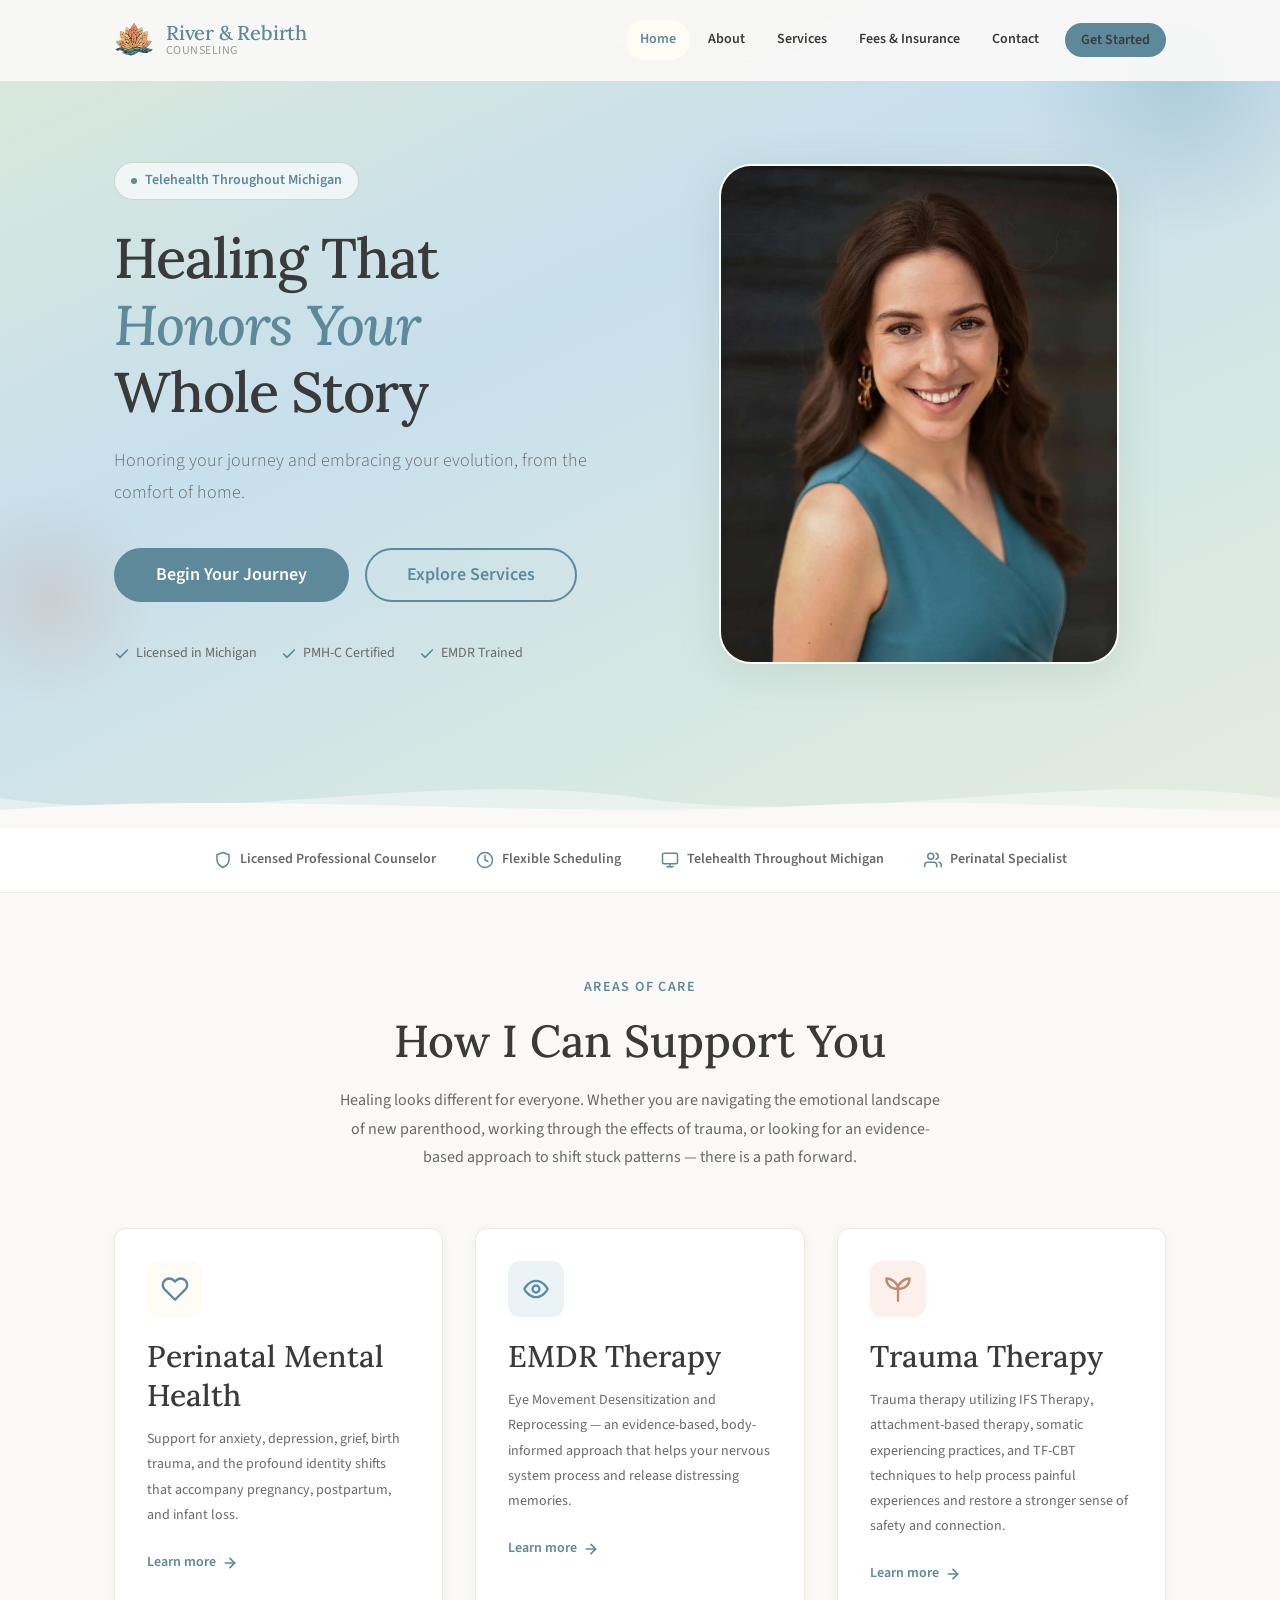
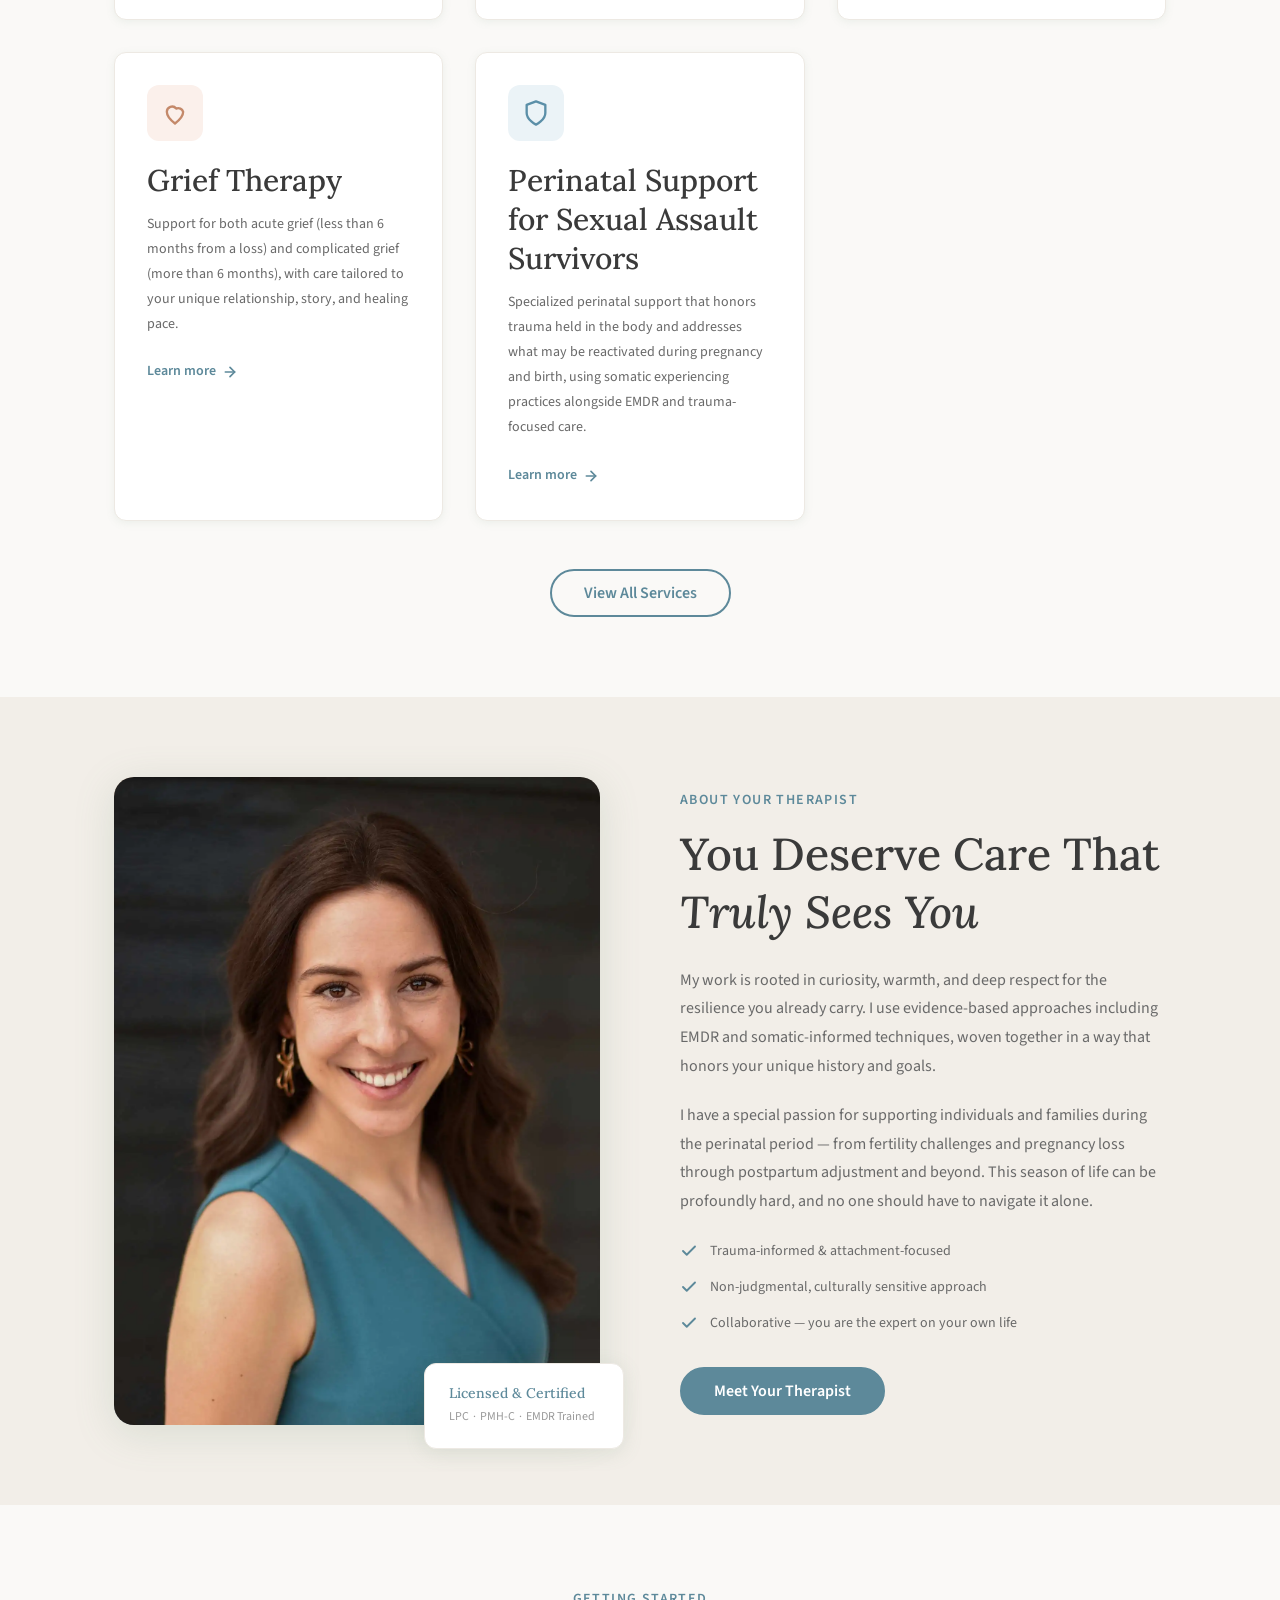
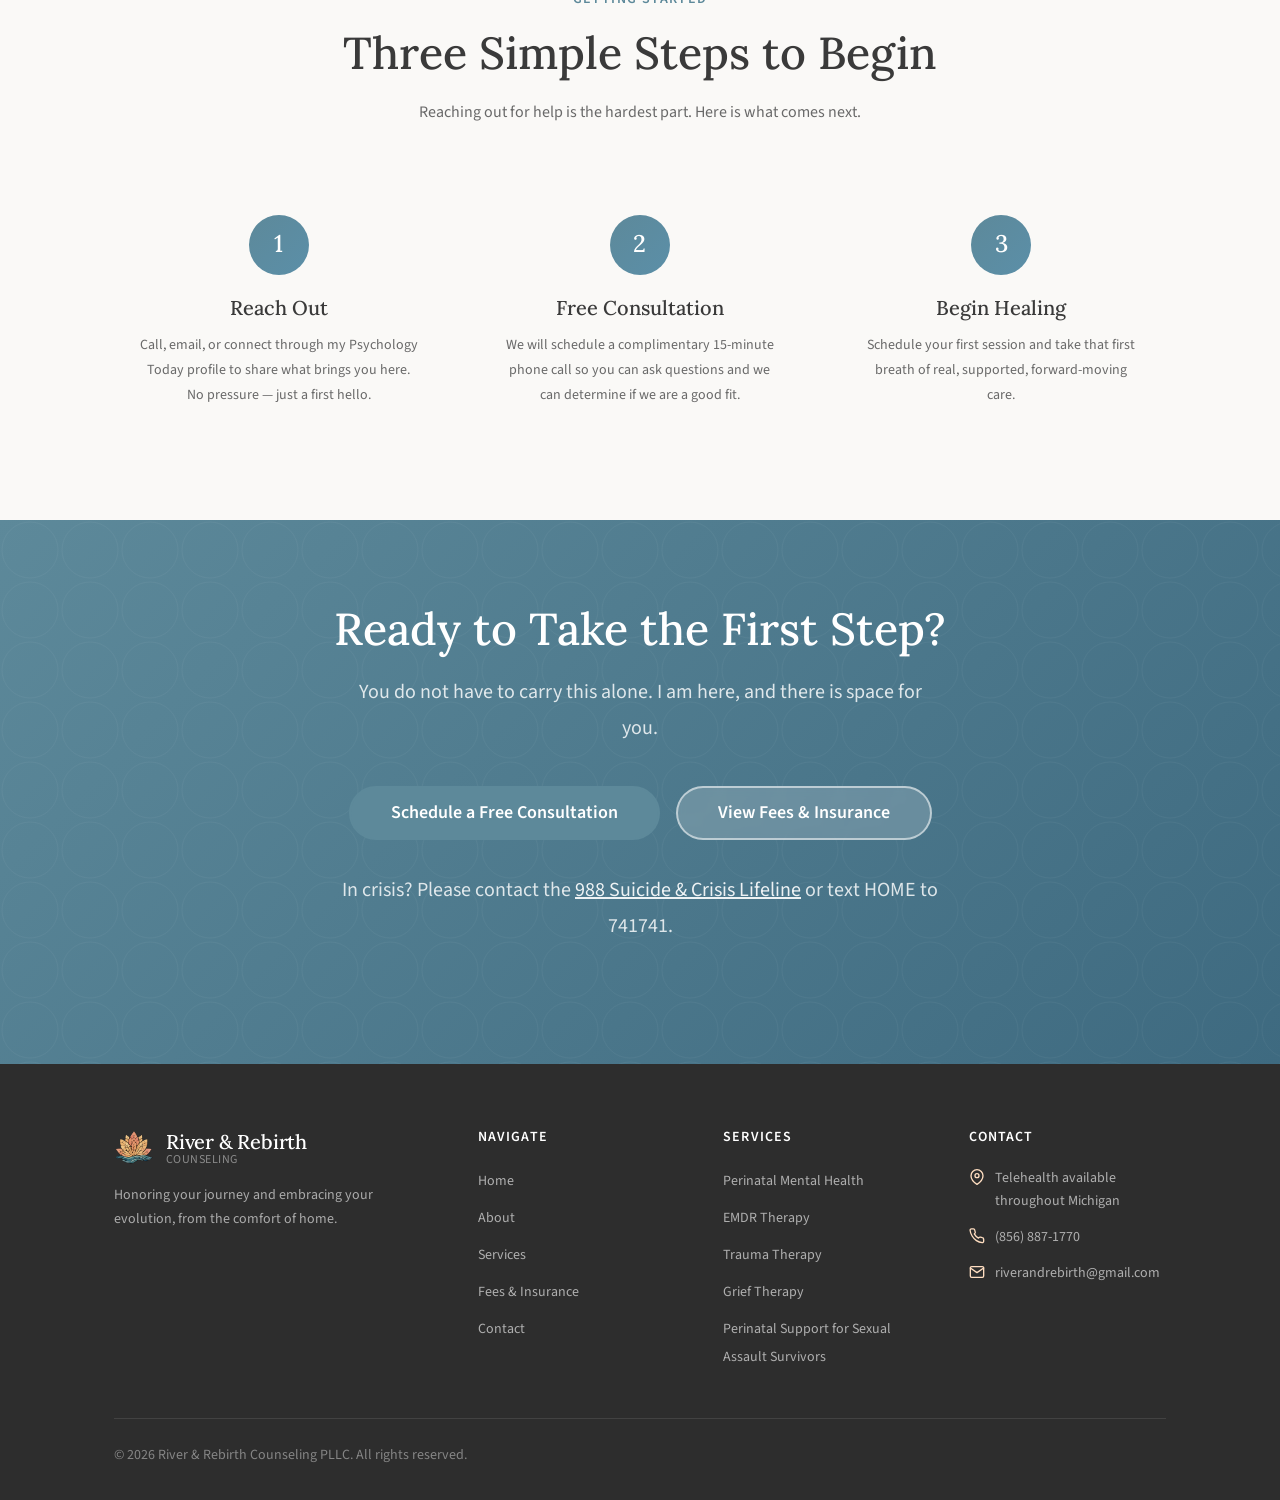
==== commit 8a4bda19: "Update contact CTA and navbar links - add large scheduling CTA on contact hero  - point nav Get Star" ====
--- a/index.html
+++ b/index.html
@@ -60,7 +60,8 @@
           </div>
         </div>
         <a href="fees-insurance.html">Fees & Insurance</a>
-        <a href="contact.html" class="btn btn--primary btn--sm">Get Started</a>
+        <a href="contact.html">Contact</a>
+        <a href="https://riverandrebirth.sessionshealth.com/" class="btn btn--primary btn--sm">Get Started</a>
       </nav>
 
       <button class="nav-toggle" aria-expanded="false" aria-controls="main-nav" aria-label="Toggle navigation">
